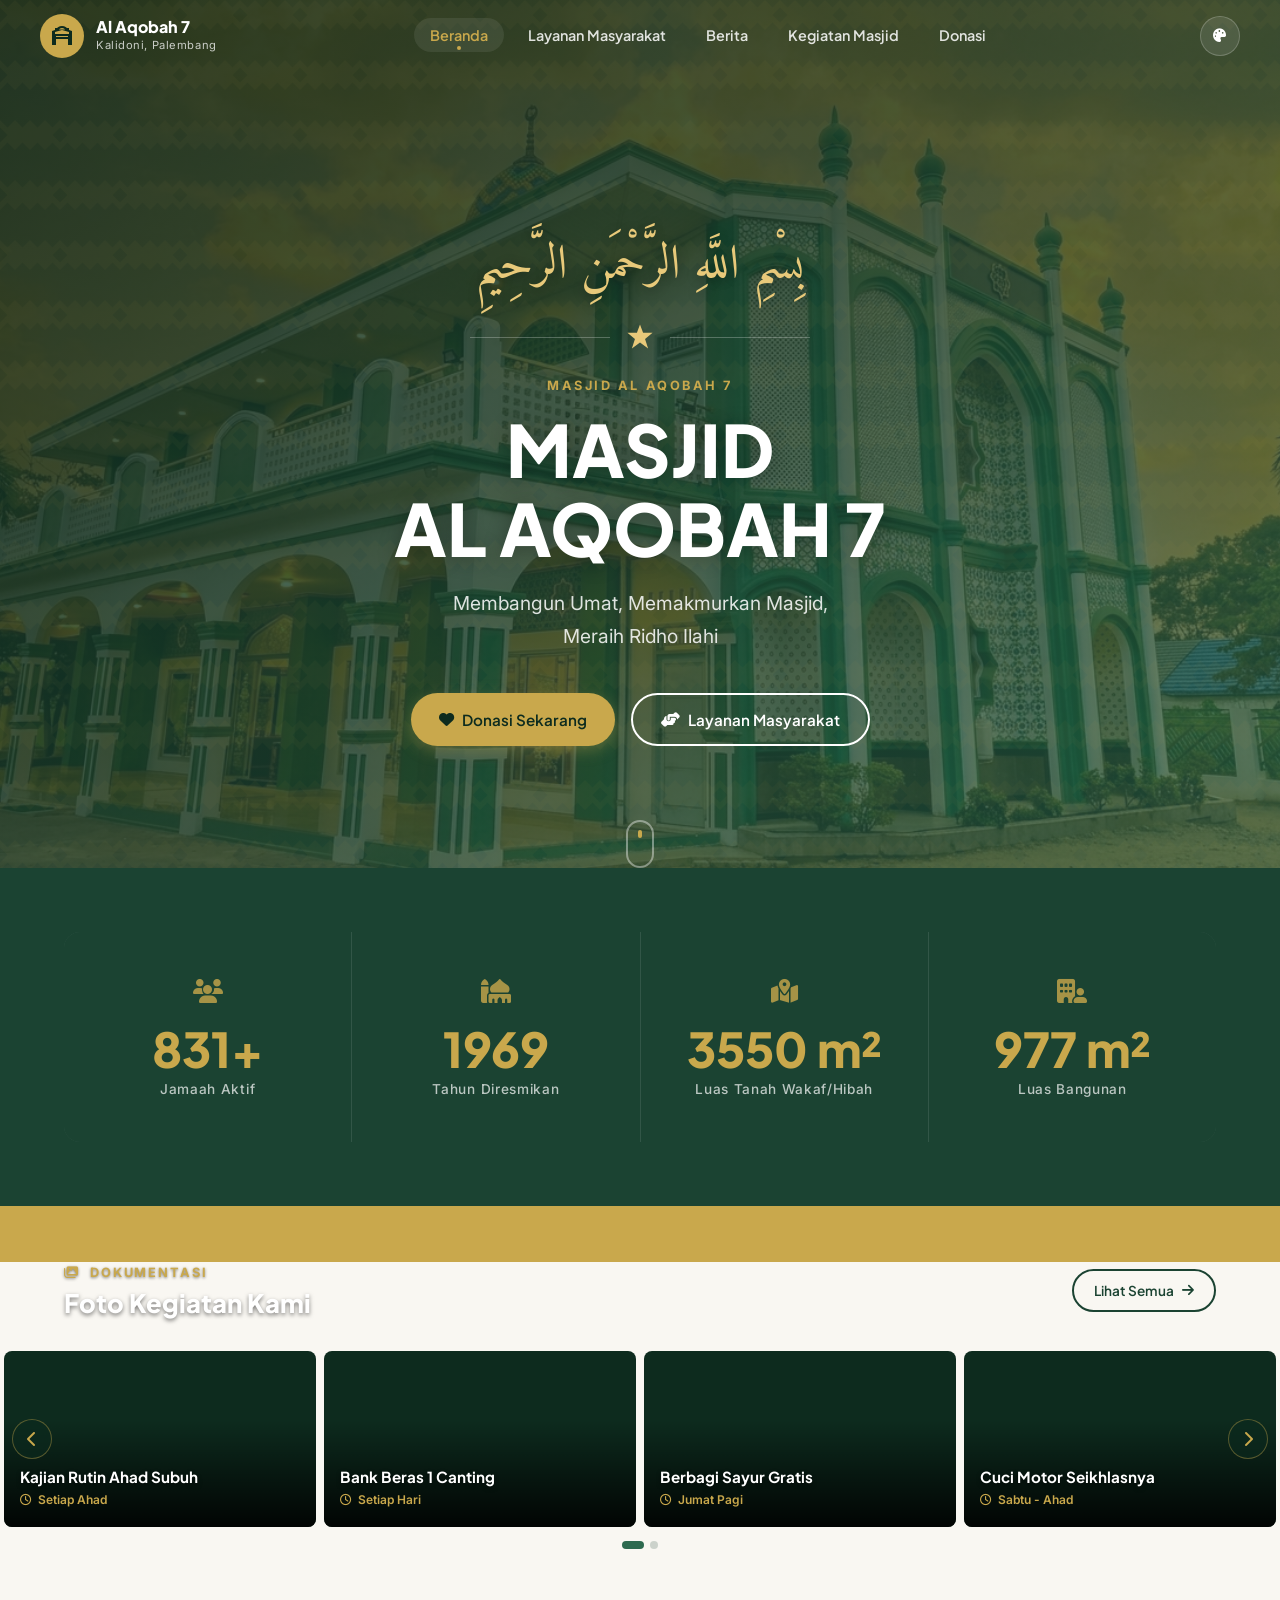
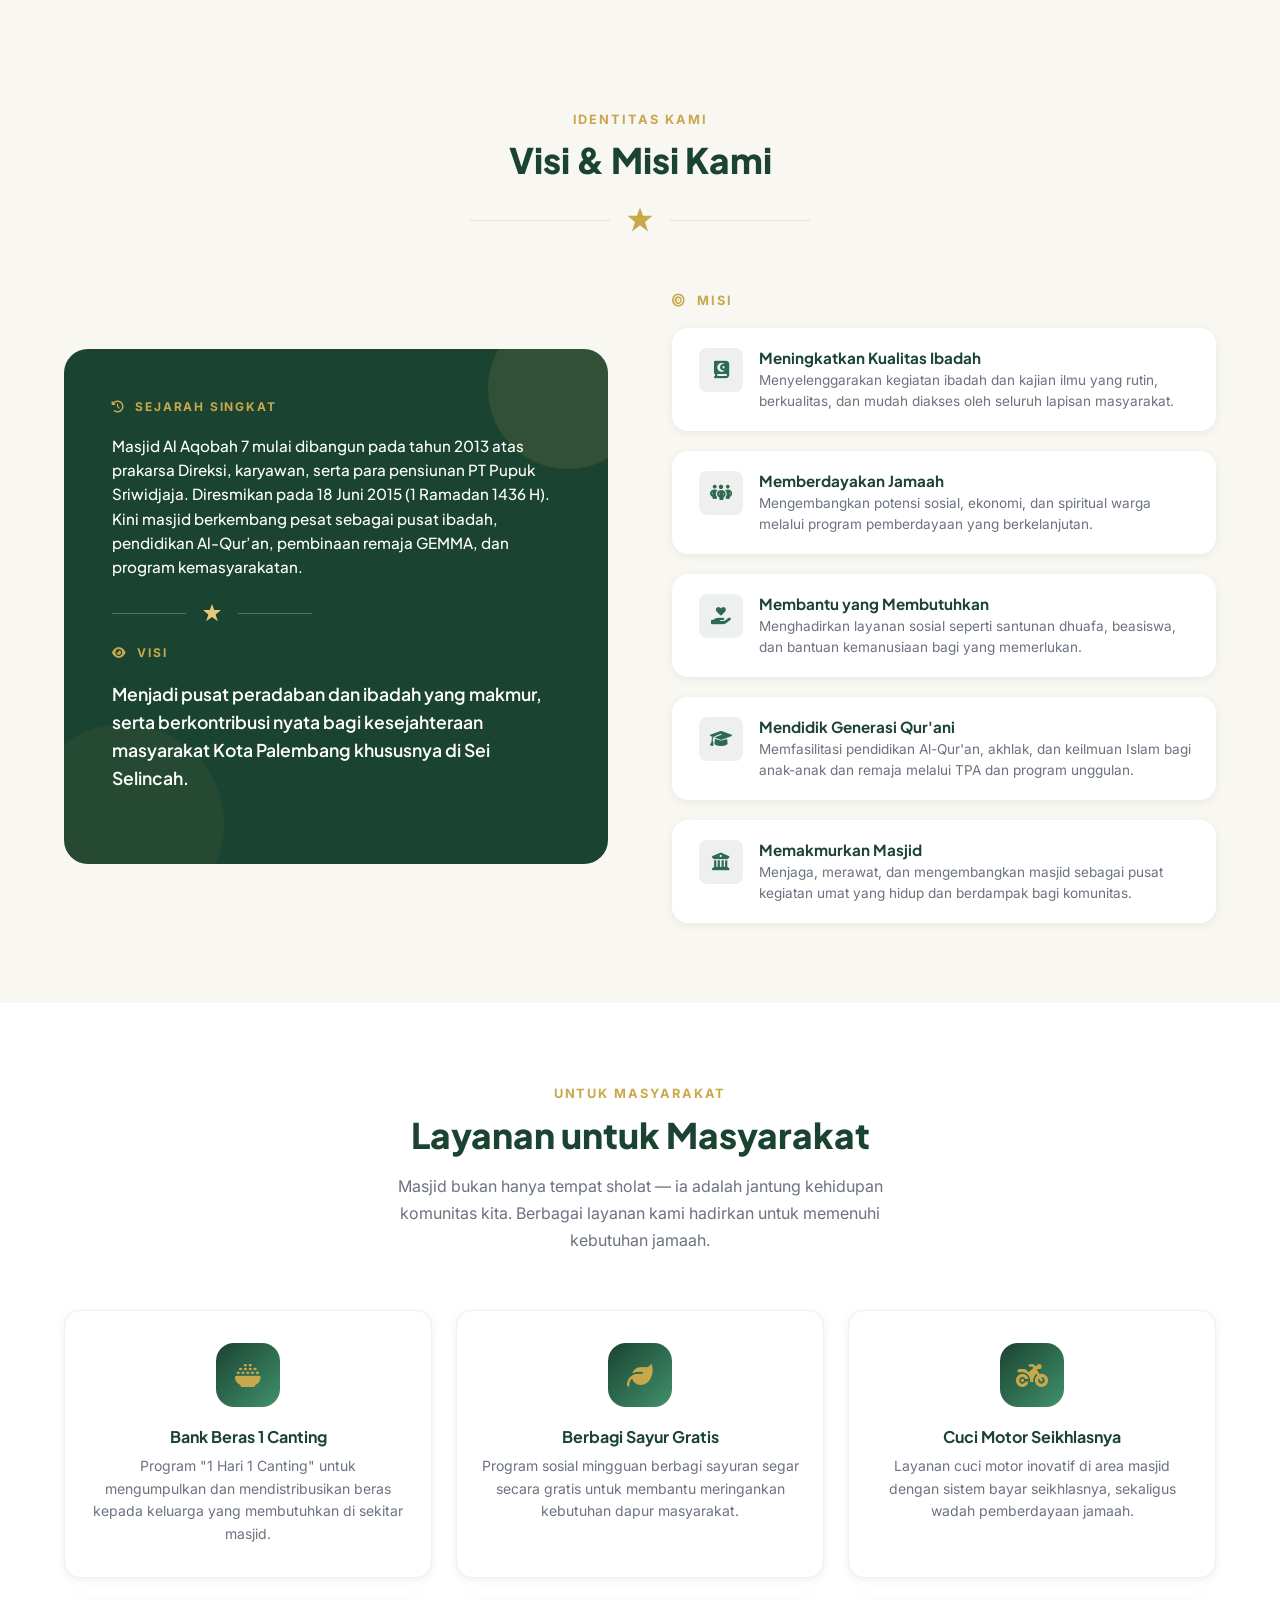
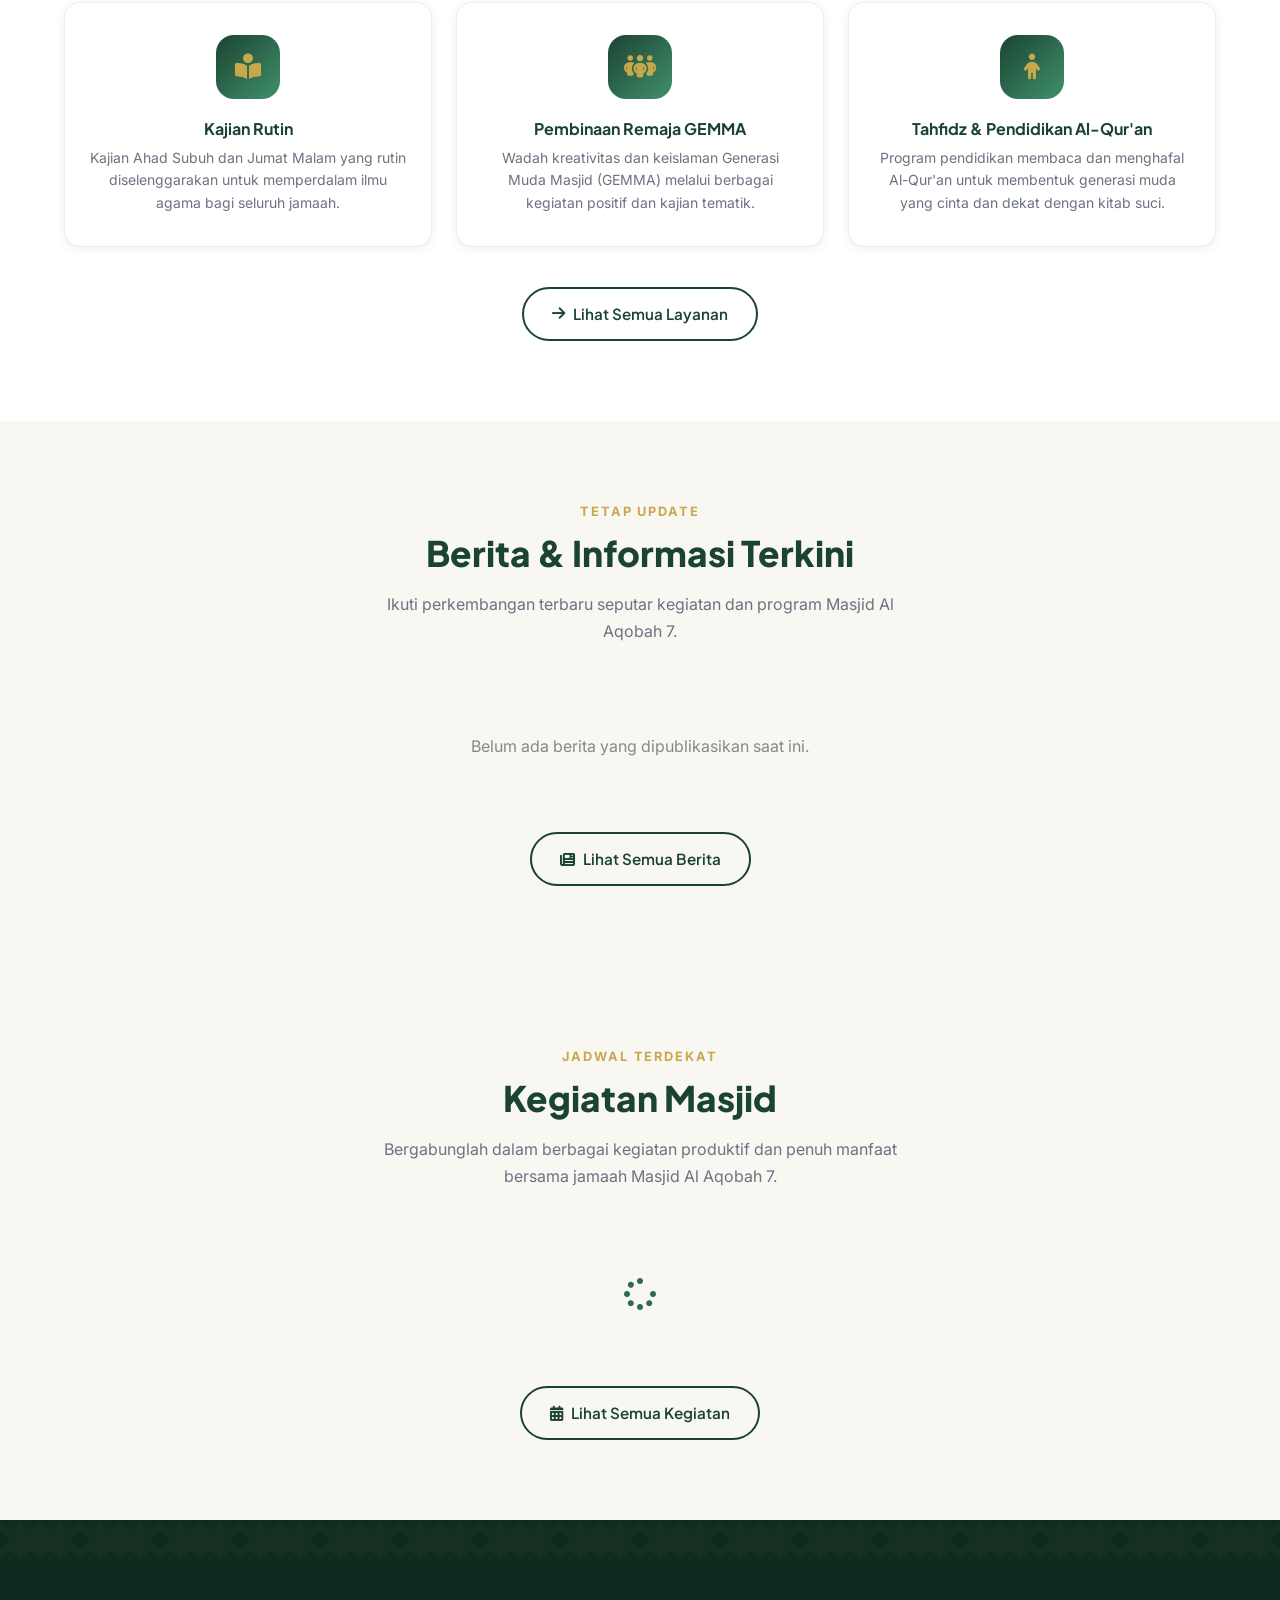
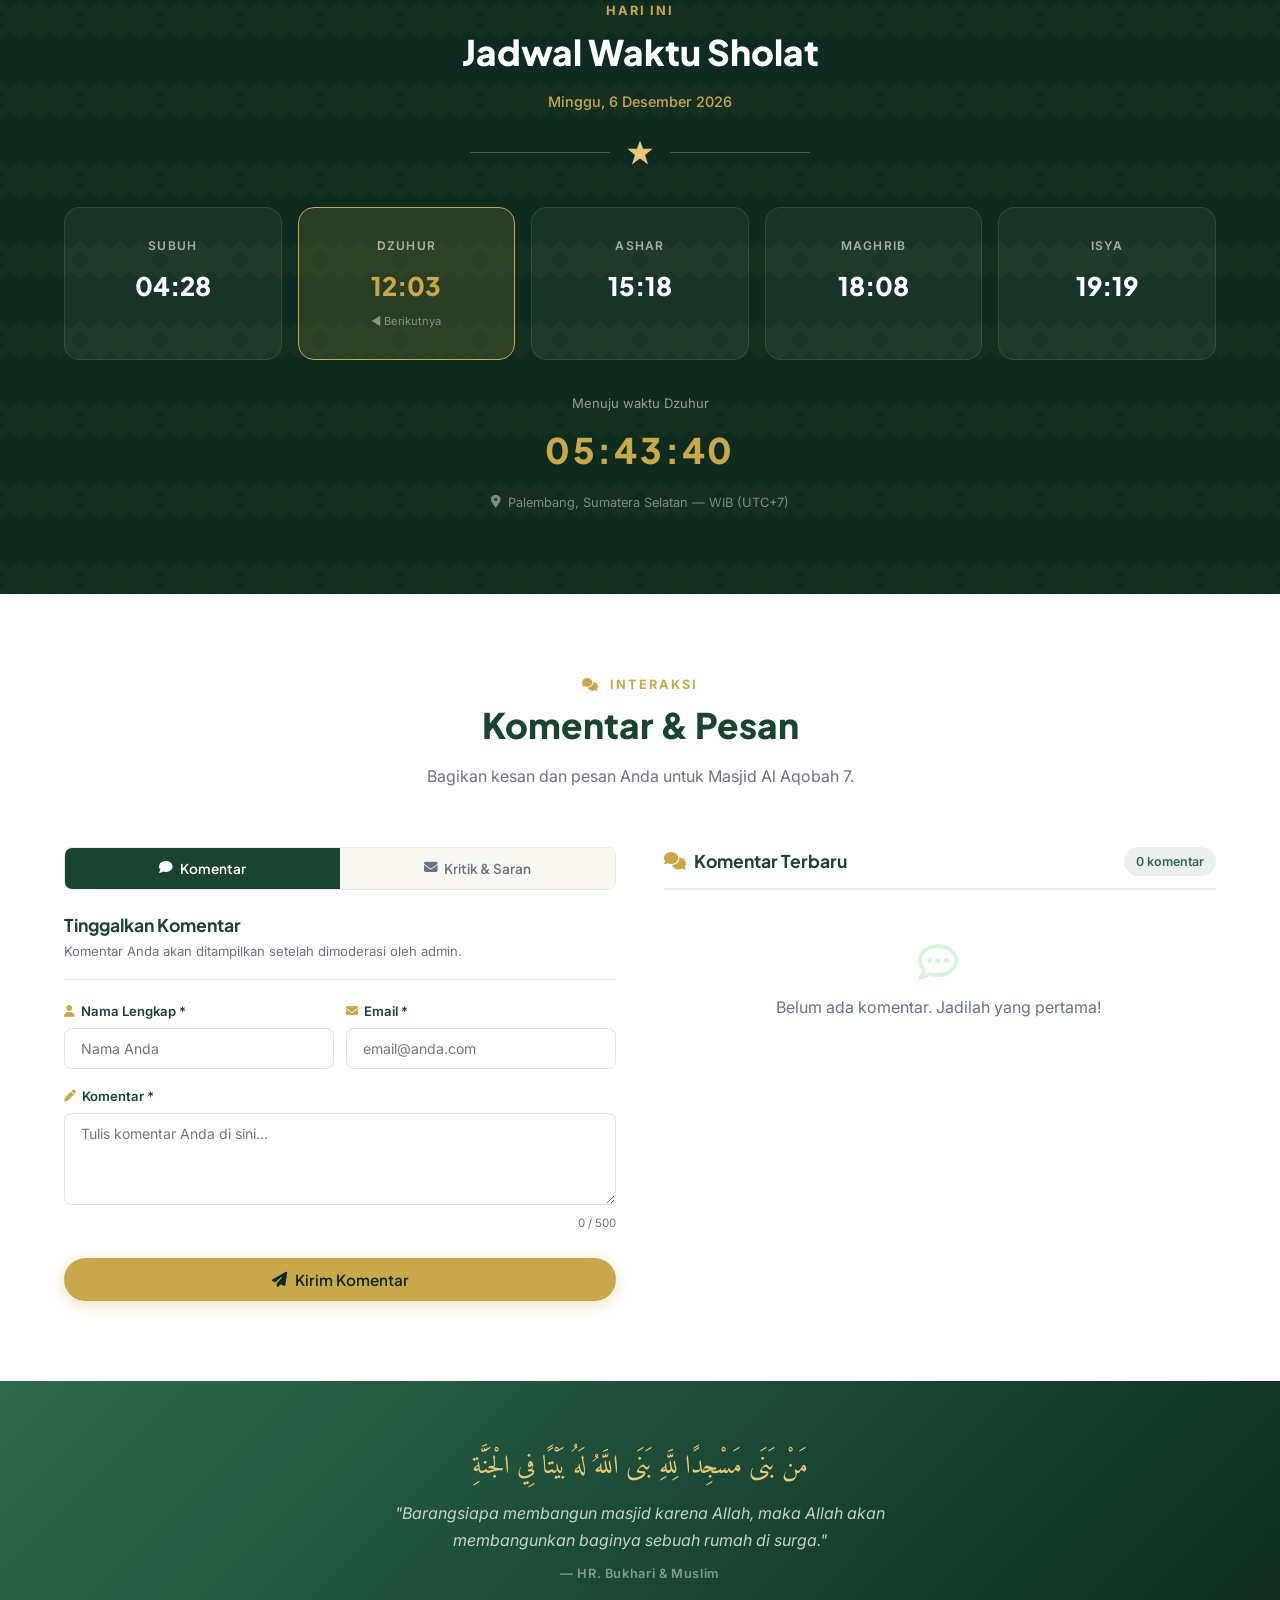
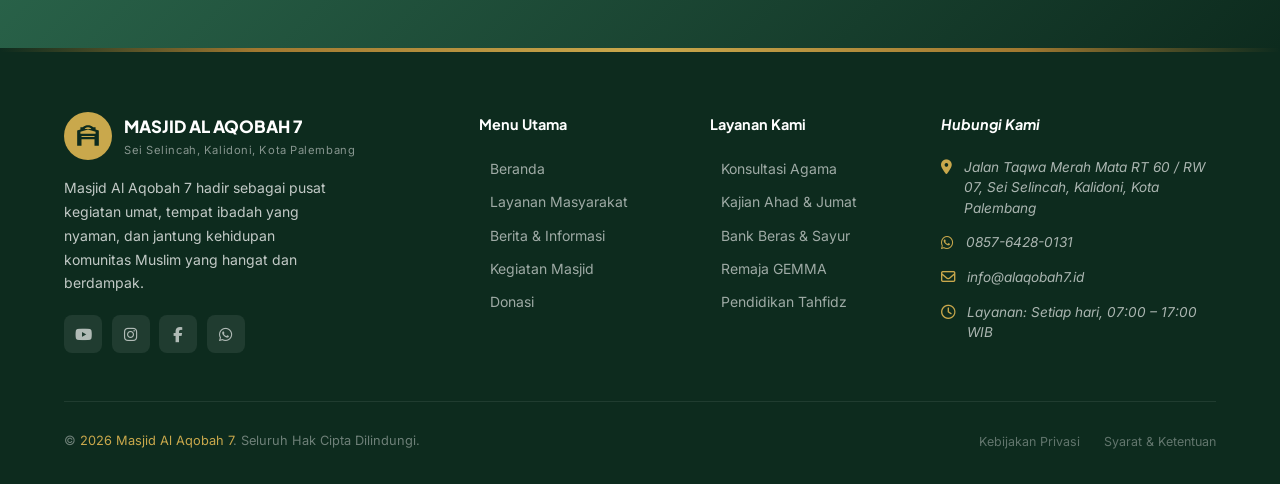
==== index.html @ d9127bb1 "Production deploy: audit fixes + Vercel config" ====
<!DOCTYPE html>
<html lang="id">

<head>
  <meta charset="UTF-8">
  <meta name="viewport" content="width=device-width, initial-scale=1.0">
  <meta name="description"
    content="Masjid Al Aqobah 7 — Membangun Umat, Memakmurkan Masjid, Meraih Ridho Ilahi. Masjid komunitas yang hangat dan dekat dengan masyarakat di Palembang.">
  <title>Masjid Al Aqobah 7 | Pusat Ibadah & Donasi Digital</title>

  <!-- Open Graph / Social Media Meta Tags -->
  <meta property="og:type" content="website">
  <meta property="og:url" content="https://alaqobah7.id/">
  <meta property="og:title" content="Masjid Al Aqobah 7 | Sedekah & Infaq Digital">
  <meta property="og:description" content="Salurkan donasi terbaik Anda untuk program pemberdayaan umat di Masjid Al Aqobah 7 Palembang.">
  <meta property="og:image" content="https://alaqobah7.id/assets/og-image.jpg">

  <!-- Google Fonts -->
  <link rel="preconnect" href="https://fonts.googleapis.com">
  <link rel="preconnect" href="https://fonts.gstatic.com" crossorigin>
  <link
    href="https://fonts.googleapis.com/css2?family=Amiri:ital,wght@0,400;0,700;1,400&family=Plus+Jakarta+Sans:wght@300;400;500;600;700;800&family=Inter:wght@300;400;500;600&display=swap"
    rel="stylesheet">

  <!-- Font Awesome -->
  <link rel="stylesheet" href="https://cdnjs.cloudflare.com/ajax/libs/font-awesome/6.5.0/css/all.min.css">

  <link rel="stylesheet" href="style.css">
</head>

<body>

  <!-- =============================================
       NAVBAR
       ============================================= -->
  <nav class="navbar" id="navbar" aria-label="Navigasi Utama">
    <div class="navbar-inner">
      <a href="index.html" class="navbar-brand" aria-label="Masjid Al Aqobah 7 - Beranda">
        <div class="navbar-logo">
          <svg viewBox="0 0 24 24" xmlns="http://www.w3.org/2000/svg" aria-hidden="true">
            <path
              d="M12 2C9 2 7 4 7 4H5v2l-3 1v14h4v-6h12v6h4V7l-3-1V4h-2S15 2 12 2zm0 2c2 0 3 1.5 3 1.5H9S10 4 12 4zM5 8l7-2 7 2v2H5V8zm1 4h12v1H6v-1z" />
          </svg>
        </div>
        <div class="navbar-brand-text">
          <div class="navbar-brand-name">Al Aqobah 7</div>
          <div class="navbar-brand-sub">Kalidoni, Palembang</div>
        </div>
      </a>

      <ul class="navbar-menu" role="menubar">
        <li role="none"><a href="index.html" class="nav-link active" role="menuitem">Beranda</a></li>
        <li role="none"><a href="layanan.html" class="nav-link" role="menuitem">Layanan Masyarakat</a></li>
        <li role="none"><a href="berita.html" class="nav-link" role="menuitem">Berita</a></li>
        <li role="none"><a href="kegiatan.html" class="nav-link" role="menuitem">Kegiatan Masjid</a></li>
        <li role="none"><a href="donasi.html" class="nav-link" role="menuitem">Donasi</a></li>
      </ul>

      <div class="navbar-actions" style="display: flex; align-items: center; gap: 0.5rem;">
        <button class="theme-toggle-btn" onclick="toggleTheme()" aria-label="Ganti Tema" title="Ganti Tema">
          <i class="fa-solid fa-palette"></i>
        </button>
        <button class="hamburger" id="hamburger" aria-label="Buka menu navigasi" aria-expanded="false">
          <span></span><span></span><span></span>
        </button>
      </div>
    </div>
  </nav>

  <!-- Mobile Drawer -->
  <div class="drawer-overlay" id="drawerOverlay" aria-hidden="true"></div>
  <nav class="mobile-drawer" id="mobileDrawer" aria-label="Navigasi Mobile">
    <a href="index.html" class="nav-link active">
      <i class="fa-solid fa-house" style="width:20px"></i> Beranda
    </a>
    <a href="layanan.html" class="nav-link">
      <i class="fa-solid fa-hands-helping" style="width:20px"></i> Layanan Masyarakat
    </a>
    <a href="berita.html" class="nav-link">
      <i class="fa-solid fa-newspaper" style="width:20px"></i> Berita
    </a>
    <a href="kegiatan.html" class="nav-link">
      <i class="fa-solid fa-calendar-days" style="width:20px"></i> Kegiatan Masjid
    </a>
    <a href="donasi.html" class="nav-link">
      <i class="fa-solid fa-hand-holding-dollar" style="width:20px"></i> Donasi
    </a>
  </nav>

  <main>

    <!-- =============================================
       SECTION 1 — HERO
       ============================================= -->
    <section class="hero" id="beranda" aria-label="Hero Beranda">
      <div class="hero-bg" aria-hidden="true"></div>
      <div class="hero-overlay" aria-hidden="true"></div>
      <div class="hero-pattern" aria-hidden="true"></div>

      <div class="hero-content">
        <div class="hero-inner">
          <p class="hero-arabic" aria-label="Bismillahirrahmanirrahim">بِسْمِ اللَّهِ الرَّحْمَنِ الرَّحِيمِ</p>

          <!-- Ornament -->
          <div class="ornament-divider ornament-divider-white" aria-hidden="true" style="margin:0.75rem auto 1.5rem">
            <svg class="ornament-star" viewBox="0 0 100 100">
              <polygon points="50,5 61,35 95,35 68,57 79,91 50,70 21,91 32,57 5,35 39,35" />
            </svg>
          </div>

          <p class="hero-eyebrow">Masjid Al Aqobah 7</p>
          <h1 class="hero-title">MASJID<br>AL AQOBAH 7</h1>
          <p class="hero-tagline">Membangun Umat, Memakmurkan Masjid,<br>Meraih Ridho Ilahi</p>

          <div class="hero-cta">
            <a href="donasi.html" class="btn btn-primary" id="cta-donasi">
              <i class="fa-solid fa-heart"></i> Donasi Sekarang
            </a>
            <a href="layanan.html" class="btn btn-outline" id="cta-layanan">
              <i class="fa-solid fa-hands-helping"></i> Layanan Masyarakat
            </a>
          </div>
        </div>
      </div>

      <div class="hero-scroll" aria-hidden="true">
        <div class="hero-scroll-icon">
          <div class="hero-scroll-dot"></div>
        </div>
      </div>
    </section>

    <!-- =============================================
       SECTION 2 — STATISTIK
       ============================================= -->
    <section class="stats-section" aria-label="Statistik Masjid">
      <div class="container">
        <div class="stats-grid">
          <div class="stat-card reveal">
            <div class="stat-icon"><i class="fa-solid fa-users" aria-hidden="true"></i></div>
            <div class="stat-number" data-target="850" data-suffix="+" aria-label="850+ Jamaah Aktif">0</div>
            <div class="stat-label">Jamaah Aktif</div>
          </div>
          <div class="stat-card reveal reveal-delay-1">
            <div class="stat-icon"><i class="fa-solid fa-mosque" aria-hidden="true"></i></div>
            <div class="stat-number" data-target="2015" aria-label="Diresmikan 2015">0</div>
            <div class="stat-label">Tahun Diresmikan</div>
          </div>
          <div class="stat-card reveal reveal-delay-2">
            <div class="stat-icon"><i class="fa-solid fa-map-location-dot" aria-hidden="true"></i></div>
            <div class="stat-number" data-target="3633" data-suffix=" m²" aria-label="3633 m² Luas Tanah">0</div>
            <div class="stat-label">Luas Tanah Wakaf/Hibah</div>
          </div>
          <div class="stat-card reveal reveal-delay-3">
            <div class="stat-icon"><i class="fa-solid fa-building-user" aria-hidden="true"></i></div>
            <div class="stat-number" data-target="1000" data-suffix=" m²" aria-label="1000 m² Luas Bangunan">0</div>
            <div class="stat-label">Luas Bangunan</div>
          </div>
        </div>
      </div>
    </section>

    <!-- =============================================
       GAMBAR KEGIATAN BERANDA (CARD CAROUSEL KOMPAK)
       ============================================= -->
    <section class="keg-carousel-section" aria-label="Foto Kegiatan Terbaru">
      <div class="container">
        <div class="keg-carousel-header">
          <div>
            <p class="section-label" style="margin-bottom:0.25rem"><i class="fa-solid fa-images"></i> &nbsp;Dokumentasi</p>
            <h2 class="keg-carousel-title">Foto Kegiatan Kami</h2>
          </div>
          <a href="kegiatan.html" class="btn btn-outline-green btn-sm">Lihat Semua <i class="fa-solid fa-arrow-right"></i></a>
        </div>
      </div>

      <!-- FULL WIDTH SLIDER CONTAINER -->
      <div class="keg-carousel-wrap" style="max-width: 100%; border-radius: 0; box-shadow: none;">
        <div class="keg-carousel-track" id="kegiatanSlider">
            <!-- Rendered by main.js -->
          </div>
          <button class="k-arrow k-prev" id="kegPrev" aria-label="Kegiatan sebelumnya">
            <i class="fa-solid fa-chevron-left"></i>
          </button>
          <button class="k-arrow k-next" id="kegNext" aria-label="Kegiatan berikutnya">
            <i class="fa-solid fa-chevron-right"></i>
          </button>
        </div>
      <div class="container">
        <div class="kegiatan-dots" id="kegDots"></div>
      </div>
    </section>

    <!-- =============================================
       (BANNER INLINE DIHAPUS, DIGANTIKAN POP-UP)
       ============================================= -->    <!-- =============================================
       SECTION — VIDEO TERKINI
       ============================================= -->
    <section class="section video-section" id="video-terkini" aria-labelledby="video-title" style="display:none">
      <div class="container">
        <div class="section-header reveal">
          <p class="section-label"><i class="fa-brands fa-instagram"></i> &nbsp;Media Sosial</p>
          <h2 class="section-title" id="video-title">Video Terkini</h2>
          <p class="section-subtitle">Ikuti konten video terbaru dari akun Instagram resmi Masjid Al Aqobah 7.</p>
        </div>
        <div class="video-grid" id="videoGrid">
          <!-- Render from main.js -->
        </div>
      </div>
    </section>

    <!-- =============================================
       SECTION 3 — VISI MISI
       ============================================= -->
    <section class="section visi-misi" id="visi-misi" aria-labelledby="visi-misi-title">
      <div class="container">
        <div class="section-header reveal">
          <p class="section-label">Identitas Kami</p>
          <h2 class="section-title" id="visi-misi-title">Visi &amp; Misi Kami</h2>
          <div class="ornament-divider" aria-hidden="true">
            <svg class="ornament-star" viewBox="0 0 100 100">
              <polygon points="50,5 61,35 95,35 68,57 79,91 50,70 21,91 32,57 5,35 39,35" />
            </svg>
          </div>
        </div>

        <div class="visi-misi-grid">
          <!-- VISI -->
          <div class="visi-card reveal-left">
            <p class="visi-label"><i class="fa-solid fa-clock-rotate-left"></i> &nbsp;Sejarah Singkat</p>
            <p class="visi-text" style="font-size: 0.95rem; line-height: 1.6; font-weight: 500;">
              Masjid Al Aqobah 7 mulai dibangun pada tahun 2013 atas prakarsa Direksi, karyawan, serta para pensiunan PT
              Pupuk Sriwidjaja. Diresmikan pada 18 Juni 2015 (1 Ramadan 1436 H). Kini masjid berkembang pesat sebagai
              pusat ibadah, pendidikan Al-Qur’an, pembinaan remaja GEMMA, dan program kemasyarakatan.
            </p>
            <div class="ornament-divider ornament-divider-white" style="max-width:200px;margin:1.25rem 0"
              aria-hidden="true">
              <svg class="ornament-star" viewBox="0 0 100 100" style="width:20px;height:20px">
                <polygon points="50,5 61,35 95,35 68,57 79,91 50,70 21,91 32,57 5,35 39,35" />
              </svg>
            </div>
            <p class="visi-label"><i class="fa-solid fa-eye"></i> &nbsp;Visi</p>
            <p class="visi-text">
              Menjadi pusat peradaban dan ibadah yang makmur, serta berkontribusi nyata bagi kesejahteraan masyarakat
              Kota Palembang khususnya di Sei Selincah.
            </p>
          </div>

          <!-- MISI -->
          <div class="reveal-right">
            <p class="section-label" style="margin-bottom:1rem"><i class="fa-solid fa-bullseye"></i> &nbsp;Misi</p>
            <ul class="misi-list" aria-label="Misi Masjid Al Aqobah 7">
              <li class="misi-item">
                <div class="misi-icon"><i class="fa-solid fa-book-quran" aria-hidden="true"></i></div>
                <div class="misi-text">
                  <h4>Meningkatkan Kualitas Ibadah</h4>
                  <p>Menyelenggarakan kegiatan ibadah dan kajian ilmu yang rutin, berkualitas, dan mudah diakses oleh
                    seluruh lapisan masyarakat.</p>
                </div>
              </li>
              <li class="misi-item">
                <div class="misi-icon"><i class="fa-solid fa-people-group" aria-hidden="true"></i></div>
                <div class="misi-text">
                  <h4>Memberdayakan Jamaah</h4>
                  <p>Mengembangkan potensi sosial, ekonomi, dan spiritual warga melalui program pemberdayaan yang
                    berkelanjutan.</p>
                </div>
              </li>
              <li class="misi-item">
                <div class="misi-icon"><i class="fa-solid fa-hand-holding-heart" aria-hidden="true"></i></div>
                <div class="misi-text">
                  <h4>Membantu yang Membutuhkan</h4>
                  <p>Menghadirkan layanan sosial seperti santunan dhuafa, beasiswa, dan bantuan kemanusiaan bagi yang
                    memerlukan.</p>
                </div>
              </li>
              <li class="misi-item">
                <div class="misi-icon"><i class="fa-solid fa-graduation-cap" aria-hidden="true"></i></div>
                <div class="misi-text">
                  <h4>Mendidik Generasi Qur'ani</h4>
                  <p>Memfasilitasi pendidikan Al-Qur'an, akhlak, dan keilmuan Islam bagi anak-anak dan remaja melalui
                    TPA dan program unggulan.</p>
                </div>
              </li>
              <li class="misi-item">
                <div class="misi-icon"><i class="fa-solid fa-building-columns" aria-hidden="true"></i></div>
                <div class="misi-text">
                  <h4>Memakmurkan Masjid</h4>
                  <p>Menjaga, merawat, dan mengembangkan masjid sebagai pusat kegiatan umat yang hidup dan berdampak
                    bagi komunitas.</p>
                </div>
              </li>
            </ul>
          </div>
        </div>
      </div>
    </section>

    <!-- =============================================
       SECTION 4 — LAYANAN UNGGULAN
       ============================================= -->
    <section class="section" aria-labelledby="layanan-title">
      <div class="container">
        <div class="section-header reveal">
          <p class="section-label">Untuk Masyarakat</p>
          <h2 class="section-title" id="layanan-title">Layanan untuk Masyarakat</h2>
          <p class="section-subtitle">Masjid bukan hanya tempat sholat — ia adalah jantung kehidupan komunitas kita.
            Berbagai layanan kami hadirkan untuk memenuhi kebutuhan jamaah.</p>
        </div>

        <div class="layanan-grid">
          <div class="layanan-card reveal reveal-delay-1">
            <div class="layanan-icon"><i class="fa-solid fa-bowl-rice" aria-hidden="true"></i></div>
            <h3>Bank Beras 1 Canting</h3>
            <p>Program "1 Hari 1 Canting" untuk mengumpulkan dan mendistribusikan beras kepada keluarga yang membutuhkan
              di sekitar masjid.</p>
          </div>
          <div class="layanan-card reveal reveal-delay-2">
            <div class="layanan-icon"><i class="fa-solid fa-leaf" aria-hidden="true"></i></div>
            <h3>Berbagi Sayur Gratis</h3>
            <p>Program sosial mingguan berbagi sayuran segar secara gratis untuk membantu meringankan kebutuhan dapur
              masyarakat.</p>
          </div>
          <div class="layanan-card reveal reveal-delay-3">
            <div class="layanan-icon"><i class="fa-solid fa-motorcycle" aria-hidden="true"></i></div>
            <h3>Cuci Motor Seikhlasnya</h3>
            <p>Layanan cuci motor inovatif di area masjid dengan sistem bayar seikhlasnya, sekaligus wadah pemberdayaan
              jamaah.</p>
          </div>
          <div class="layanan-card reveal reveal-delay-1">
            <div class="layanan-icon"><i class="fa-solid fa-book-open-reader" aria-hidden="true"></i></div>
            <h3>Kajian Rutin</h3>
            <p>Kajian Ahad Subuh dan Jumat Malam yang rutin diselenggarakan untuk memperdalam ilmu agama bagi seluruh
              jamaah.</p>
          </div>
          <div class="layanan-card reveal reveal-delay-2">
            <div class="layanan-icon"><i class="fa-solid fa-people-group" aria-hidden="true"></i></div>
            <h3>Pembinaan Remaja GEMMA</h3>
            <p>Wadah kreativitas dan keislaman Generasi Muda Masjid (GEMMA) melalui berbagai kegiatan positif dan kajian
              tematik.</p>
          </div>
          <div class="layanan-card reveal reveal-delay-3">
            <div class="layanan-icon"><i class="fa-solid fa-child" aria-hidden="true"></i></div>
            <h3>Tahfidz &amp; Pendidikan Al-Qur'an</h3>
            <p>Program pendidikan membaca dan menghafal Al-Qur'an untuk membentuk generasi muda yang cinta dan dekat
              dengan kitab suci.</p>
          </div>
        </div>

        <div style="text-align:center;margin-top:2.5rem">
          <a href="layanan.html" class="btn btn-outline-green" id="btn-semua-layanan">
            <i class="fa-solid fa-arrow-right"></i> Lihat Semua Layanan
          </a>
        </div>
      </div>
    </section>

    <!-- =============================================
       SECTION 5 — BERITA TERBARU
       ============================================= -->
    <section class="section berita-section" aria-labelledby="berita-title">
      <div class="container">
        <div class="section-header reveal">
          <p class="section-label">Tetap Update</p>
          <h2 class="section-title" id="berita-title">Berita &amp; Informasi Terkini</h2>
          <p class="section-subtitle">Ikuti perkembangan terbaru seputar kegiatan dan program Masjid Al Aqobah 7.</p>
        </div>

        <div class="berita-grid" id="beritaGrid">
          <!-- Dinamis dari main.js -->
          <div style="grid-column:1/-1; text-align:center; padding:2rem;">
            <i class="fa-solid fa-spinner fa-spin fa-2x" style="color:var(--green-700)"></i>
          </div>
        </div>

        <div style="text-align:center;margin-top:2.5rem">
          <a href="berita.html" class="btn btn-outline-green" id="btn-semua-berita">
            <i class="fa-solid fa-newspaper"></i> Lihat Semua Berita
          </a>
        </div>
      </div>
    </section>

    <!-- =============================================
       SECTION 6 — KEGIATAN MENDATANG
       ============================================= -->
    <section class="section" style="background:#F9F7F2" aria-labelledby="kegiatan-title">
      <div class="container">
        <div class="section-header reveal">
          <p class="section-label">Jadwal Terdekat</p>
          <h2 class="section-title" id="kegiatan-title">Kegiatan Masjid</h2>
          <p class="section-subtitle">Bergabunglah dalam berbagai kegiatan produktif dan penuh manfaat bersama jamaah
            Masjid Al Aqobah 7.</p>
        </div>

        <div class="kegiatan-timeline" role="list" aria-label="Daftar kegiatan masjid" id="kegiatanTimeline">
          <!-- Dinamis dari main.js -->
          <div style="text-align:center; padding:2rem;">
            <i class="fa-solid fa-spinner fa-spin fa-2x" style="color:var(--green-700)"></i>
          </div>
        </div>

        <div style="text-align:center;margin-top:2.5rem">
          <a href="kegiatan.html" class="btn btn-outline-green" id="btn-semua-kegiatan">
            <i class="fa-solid fa-calendar-days"></i> Lihat Semua Kegiatan
          </a>
        </div>
      </div>
    </section>

    <!-- =============================================
       SECTION 7 — JADWAL SHOLAT
       ============================================= -->
    <section class="section sholat-section" aria-labelledby="sholat-title">
      <div class="sholat-pattern" aria-hidden="true"></div>
      <div class="container">
        <div class="sholat-header reveal">
          <p class="section-label">Hari Ini</p>
          <h2 class="section-title white" id="sholat-title">Jadwal Waktu Sholat</h2>
          <p class="sholat-date" aria-live="polite">Memuat tanggal...</p>
          <div class="ornament-divider ornament-divider-white" aria-hidden="true">
            <svg class="ornament-star" viewBox="0 0 100 100">
              <polygon points="50,5 61,35 95,35 68,57 79,91 50,70 21,91 32,57 5,35 39,35" />
            </svg>
          </div>
        </div>

        <div class="sholat-grid" role="list" aria-label="Jadwal waktu sholat">
          <div class="sholat-card" data-prayer="fajr" role="listitem">
            <div class="sholat-name">Subuh</div>
            <div class="sholat-time" aria-label="Waktu Subuh">--:--</div>
            <div class="sholat-next" aria-live="polite"></div>
          </div>
          <div class="sholat-card" data-prayer="dhuhr" role="listitem">
            <div class="sholat-name">Dzuhur</div>
            <div class="sholat-time" aria-label="Waktu Dzuhur">--:--</div>
            <div class="sholat-next" aria-live="polite"></div>
          </div>
          <div class="sholat-card" data-prayer="asr" role="listitem">
            <div class="sholat-name">Ashar</div>
            <div class="sholat-time" aria-label="Waktu Ashar">--:--</div>
            <div class="sholat-next" aria-live="polite"></div>
          </div>
          <div class="sholat-card" data-prayer="maghrib" role="listitem">
            <div class="sholat-name">Maghrib</div>
            <div class="sholat-time" aria-label="Waktu Maghrib">--:--</div>
            <div class="sholat-next" aria-live="polite"></div>
          </div>
          <div class="sholat-card" data-prayer="isha" role="listitem">
            <div class="sholat-name">Isya</div>
            <div class="sholat-time" aria-label="Waktu Isya">--:--</div>
            <div class="sholat-next" aria-live="polite"></div>
          </div>
        </div>

        <div class="sholat-countdown reveal">
          <p class="countdown-label countdown-next-label">Menghitung waktu sholat...</p>
          <div class="countdown-timer" aria-live="polite" aria-label="Hitung mundur waktu sholat">00:00:00</div>
          <div class="sholat-location">
            <i class="fa-solid fa-location-dot" aria-hidden="true"></i>
            <span>Palembang, Sumatera Selatan — WIB (UTC+7)</span>
          </div>
        </div>
      </div>
    </section>

    <!-- =============================================
       SECTION — KOMENTAR PUBLIK
       ============================================= -->
    <section class="section komentar-section" id="komentar-publik" aria-labelledby="komentar-title">
      <div class="container">
        <div class="section-header reveal">
          <p class="section-label"><i class="fa-solid fa-comments"></i> &nbsp;Interaksi</p>
          <h2 class="section-title" id="komentar-title">Komentar & Pesan</h2>
          <p class="section-subtitle">Bagikan kesan dan pesan Anda untuk Masjid Al Aqobah 7.</p>
        </div>

        <div class="komentar-layout">
          <!-- Form Komentar -->
          <div class="komentar-form-wrap reveal-left">
            <div class="komentar-tabs">
              <button class="ktab-btn active" data-tab="komentar" id="tabKomentar"><i class="fa-solid fa-comment"></i> Komentar</button>
              <button class="ktab-btn" data-tab="kritik" id="tabKritik"><i class="fa-solid fa-envelope"></i> Kritik & Saran</button>
            </div>

            <!-- Tab Komentar Publik -->
            <div class="ktab-content" id="formKomentar">
              <h3 class="komentar-form-title">Tinggalkan Komentar</h3>
              <p class="komentar-form-desc">Komentar Anda akan ditampilkan setelah dimoderasi oleh admin.</p>
              <form id="publicCommentForm" novalidate>
                <div class="form-row">
                  <div class="komentar-field">
                    <label for="cmtNama"><i class="fa-solid fa-user"></i> Nama Lengkap *</label>
                    <input type="text" id="cmtNama" name="nama" class="komentar-input" placeholder="Nama Anda" required maxlength="60">
                  </div>
                  <div class="komentar-field">
                    <label for="cmtEmail"><i class="fa-solid fa-envelope"></i> Email *</label>
                    <input type="email" id="cmtEmail" name="email" class="komentar-input" placeholder="email@anda.com" required maxlength="100">
                  </div>
                </div>
                <div class="komentar-field">
                  <label for="cmtPesan"><i class="fa-solid fa-pen"></i> Komentar *</label>
                  <textarea id="cmtPesan" name="komentar" class="komentar-input" rows="4" placeholder="Tulis komentar Anda di sini..." required maxlength="500"></textarea>
                  <span class="char-count" id="cmtCharCount">0 / 500</span>
                </div>
                <div class="komentar-honeypot" aria-hidden="true">
                  <input type="text" name="website" id="cmtHoneypot" tabindex="-1" autocomplete="off">
                </div>
                <div class="komentar-msg" id="cmtMsg"></div>
                <button type="submit" class="btn btn-primary komentar-submit" id="cmtSubmitBtn">
                  <i class="fa-solid fa-paper-plane"></i> Kirim Komentar
                </button>
              </form>
            </div>

            <!-- Tab Kritik & Saran -->
            <div class="ktab-content hidden" id="formKritik">
              <h3 class="komentar-form-title">Kritik & Saran</h3>
              <p class="komentar-form-desc">Pesan Anda bersifat privat dan hanya dibaca oleh admin masjid.</p>
              <form id="publicKritikForm" novalidate>
                <div class="form-row">
                  <div class="komentar-field">
                    <label for="ksNama"><i class="fa-solid fa-user"></i> Nama Lengkap *</label>
                    <input type="text" id="ksNama" name="nama" class="komentar-input" placeholder="Nama Anda" required maxlength="60">
                  </div>
                  <div class="komentar-field">
                    <label for="ksEmail"><i class="fa-solid fa-envelope"></i> Email *</label>
                    <input type="email" id="ksEmail" name="email" class="komentar-input" placeholder="email@anda.com" required maxlength="100">
                  </div>
                </div>
                <div class="komentar-field">
                  <label for="ksPesan"><i class="fa-solid fa-pen"></i> Pesan *</label>
                  <textarea id="ksPesan" name="pesan" class="komentar-input" rows="5" placeholder="Tuliskan kritik atau saran Anda untuk perbaikan masjid..." required maxlength="1000"></textarea>
                  <span class="char-count" id="ksCharCount">0 / 1000</span>
                </div>
                <div class="komentar-honeypot" aria-hidden="true">
                  <input type="text" name="website2" id="ksHoneypot" tabindex="-1" autocomplete="off">
                </div>
                <div class="komentar-msg" id="ksMsg"></div>
                <button type="submit" class="btn btn-primary komentar-submit" id="ksSubmitBtn">
                  <i class="fa-solid fa-lock"></i> Kirim Secara Privat
                </button>
              </form>
            </div>
          </div>

          <!-- Daftar Komentar Publik -->
          <div class="komentar-list-wrap reveal-right">
            <div class="komentar-list-header">
              <h3 class="komentar-list-title"><i class="fa-solid fa-comments"></i> Komentar Terbaru</h3>
              <span class="komentar-count" id="komCount">0 komentar</span>
            </div>
            <div class="komentar-list" id="komList">
              <!-- Komentar render dari main.js -->
            </div>
          </div>
        </div>
      </div>
    </section>

    <!-- Quote Banner -->
    <div class="quote-banner" aria-label="Kutipan Hadits">
      <div class="container">
        <p class="quote-text">مَنْ بَنَى مَسْجِدًا لِلَّهِ بَنَى اللَّهُ لَهُ بَيْتًا فِي الْجَنَّةِ</p>
        <p class="quote-translation">"Barangsiapa membangun masjid karena Allah, maka Allah akan membangunkan baginya
          sebuah rumah di surga."</p>
        <p class="quote-source">— HR. Bukhari &amp; Muslim</p>
      </div>
    </div>

  </main>

  <!-- =============================================
       FOOTER
       ============================================= -->
  <footer class="footer" aria-label="Footer">
    <div class="footer-ornament" aria-hidden="true"></div>
    <div class="container">
      <div class="footer-grid">
        <!-- Brand -->
        <div>
          <div class="footer-brand">
            <div class="footer-logo" aria-hidden="true">
              <svg viewBox="0 0 24 24">
                <path
                  d="M12 2C9 2 7 4 7 4H5v2l-3 1v14h4v-6h12v6h4V7l-3-1V4h-2S15 2 12 2zm0 2c2 0 3 1.5 3 1.5H9S10 4 12 4zM5 8l7-2 7 2v2H5V8zm1 4h12v1H6v-1z" />
              </svg>
            </div>
            <div>
              <div class="footer-name">MASJID AL AQOBAH 7</div>
              <div class="footer-sub">Sei Selincah, Kalidoni, Kota Palembang</div>
            </div>
          </div>
          <p class="footer-desc">Masjid Al Aqobah 7 hadir sebagai pusat kegiatan umat, tempat ibadah yang nyaman, dan
            jantung kehidupan komunitas Muslim yang hangat dan berdampak.</p>
          <div class="footer-socials" aria-label="Media Sosial">
            <a href="#" class="social-btn" aria-label="YouTube Masjid Al Aqobah 7"><i class="fa-brands fa-youtube"
                aria-hidden="true"></i></a>
            <a href="#" class="social-btn" aria-label="Instagram Masjid Al Aqobah 7"><i class="fa-brands fa-instagram"
                aria-hidden="true"></i></a>
            <a href="#" class="social-btn" aria-label="Facebook Masjid Al Aqobah 7"><i class="fa-brands fa-facebook-f"
                aria-hidden="true"></i></a>
            <a href="#" class="social-btn" aria-label="WhatsApp Masjid Al Aqobah 7"><i class="fa-brands fa-whatsapp"
                aria-hidden="true"></i></a>
          </div>
        </div>

        <!-- Quick Links -->
        <nav aria-label="Link Cepat">
          <p class="footer-heading">Menu Utama</p>
          <ul class="footer-links">
            <li><a href="index.html">Beranda</a></li>
            <li><a href="layanan.html">Layanan Masyarakat</a></li>
            <li><a href="berita.html">Berita &amp; Informasi</a></li>
            <li><a href="kegiatan.html">Kegiatan Masjid</a></li>
            <li><a href="donasi.html">Donasi</a></li>
          </ul>
        </nav>

        <!-- Layanan -->
        <nav aria-label="Layanan">
          <p class="footer-heading">Layanan Kami</p>
          <ul class="footer-links">
            <li><a href="layanan.html">Konsultasi Agama</a></li>
            <li><a href="layanan.html">Kajian Ahad & Jumat</a></li>
            <li><a href="layanan.html">Bank Beras & Sayur</a></li>
            <li><a href="layanan.html">Remaja GEMMA</a></li>
            <li><a href="layanan.html">Pendidikan Tahfidz</a></li>
          </ul>
        </nav>

        <!-- Contact -->
        <address>
          <p class="footer-heading">Hubungi Kami</p>
          <div class="footer-contact">
            <div class="contact-item">
              <i class="fa-solid fa-location-dot" aria-hidden="true"></i>
              <span>Jalan Taqwa Merah Mata RT 60 / RW 07, Sei Selincah, Kalidoni, Kota Palembang</span>
            </div>
            <div class="contact-item">
              <i class="fa-brands fa-whatsapp" aria-hidden="true"></i>
              <span><a href="https://wa.me/6285764280131" style="color:inherit">0857-6428-0131</a></span>
            </div>
            <div class="contact-item">
              <i class="fa-regular fa-envelope" aria-hidden="true"></i>
              <span><a href="mailto:info@alaqobah7.id" style="color:inherit">info@alaqobah7.id</a></span>
            </div>
            <div class="contact-item">
              <i class="fa-regular fa-clock" aria-hidden="true"></i>
              <span>Layanan: Setiap hari, 07:00 – 17:00 WIB</span>
            </div>
          </div>
        </address>
      </div>

      <div class="footer-bottom">
        <p class="footer-copy">© <span id="footerYear"></span> <span>Masjid Al Aqobah 7</span>. Seluruh Hak Cipta Dilindungi.</p>
        <div class="footer-bottom-links">
          <a href="#">Kebijakan Privasi</a>
          <a href="#">Syarat &amp; Ketentuan</a>
        </div>
      </div>
    </div>
  </footer>

  <!-- =============================================
       POP-UP IKLAN MODAL
       ============================================= -->
  <div class="popup-iklan-modal" id="popupIklanModal" role="dialog" aria-modal="true" aria-label="Informasi Masjid" aria-hidden="true">
    <div class="popup-iklan-content">
      <!-- X Close Button -->
      <button class="popup-iklan-close" id="popupIklanClose" aria-label="Tutup iklan">
        <i class="fa-solid fa-xmark"></i>
      </button>
      
      <!-- Target content filled by JS -->
      <div id="popupIklanContainer"></div>

      <!-- Close Button - Full Width -->
      <button class="popup-iklan-close-btn" id="popupIklanCloseBtn" aria-label="Tutup">
        <i class="fa-solid fa-xmark"></i> Tutup
      </button>
    </div>
  </div>

  <script src="https://cdn.jsdelivr.net/npm/@supabase/supabase-js@2"></script>
  <script src="js/supabase.js"></script>
  <script src="js/supabase-db.js"></script>
  <script src="main.js"></script>
</body>

</html>
---- style.css ----
/* =============================================
   MASJID AL AQOBAH 7 — Design System
   ============================================= */

/* --- Google Fonts --- */
@import url('https://fonts.googleapis.com/css2?family=Amiri:ital,wght@0,400;0,700;1,400&family=Plus+Jakarta+Sans:wght@300;400;500;600;700;800&family=Inter:wght@300;400;500;600&display=swap');

/* --- CSS Custom Properties --- */
:root {
  --green-900: #0D2B1E;
  --green-800: #1B4332;
  --green-700: #2D6A4F;
  --green-600: #40916C;
  --green-200: #D8F3DC;
  --gold: #C9A84C;
  --gold-light: #E8C97A;
  --gold-dark: #A07830;
  --white: #FFFFFF;
  --off-white: #F9F7F2;
  --text-dark: #1A1A2E;
  --text-muted: #6B7280;
  --border: rgba(201, 168, 76, 0.25);

  --font-arabic: 'Amiri', serif;
  --font-heading: 'Plus Jakarta Sans', sans-serif;
  --font-body: 'Inter', sans-serif;

  --shadow-sm: 0 2px 8px rgba(27, 67, 50, 0.08);
  --shadow-md: 0 8px 24px rgba(27, 67, 50, 0.12);
  --shadow-lg: 0 16px 48px rgba(27, 67, 50, 0.16);

  --radius-sm: 8px;
  --radius-md: 16px;
  --radius-lg: 24px;

  --transition: all 0.3s cubic-bezier(0.4, 0, 0.2, 1);
  --nav-height: 72px;

  /* Theme Mint overrides */
  --mint-primary: #73E8C7;
  --mint-dark: #2D6A4F;
  --mint-bg: #F0FDF4;
}

/* Theme Classes */
body.theme-mint {
  --green-800: var(--mint-dark);
  --green-700: #40916C;
  --green-600: var(--mint-primary);
  --gold: var(--mint-primary);
  --green-900: #1B4332;
  --off-white: var(--mint-bg);
}

body.theme-mint .btn-primary {
    background: var(--mint-primary);
    color: var(--green-900);
}

/* --- Reset & Base --- */
*, *::before, *::after { box-sizing: border-box; margin: 0; padding: 0; }

html { scroll-behavior: smooth; font-size: 16px; }

body {
  font-family: var(--font-body);
  color: var(--text-dark);
  background: var(--white);
  line-height: 1.7;
  overflow-x: hidden;
}

img { max-width: 100%; height: auto; display: block; }
a { text-decoration: none; color: inherit; }
ul { list-style: none; }

/* --- Typography --- */
h1, h2, h3, h4, h5 { font-family: var(--font-heading); font-weight: 700; line-height: 1.25; }
h1 { font-size: clamp(2rem, 5vw, 3rem); }
h2 { font-size: clamp(1.6rem, 3.5vw, 2rem); }
h3 { font-size: clamp(1.1rem, 2.5vw, 1.5rem); }
.arabic-text { font-family: var(--font-arabic); font-size: clamp(1.6rem, 4vw, 2.6rem); direction: rtl; text-align: center; }
.section-label { font-size: 0.8rem; font-weight: 700; letter-spacing: 0.15em; text-transform: uppercase; color: var(--gold); margin-bottom: 0.5rem; }
.section-title { font-family: var(--font-heading); font-size: clamp(1.6rem, 3vw, 2.2rem); font-weight: 800; color: var(--green-800); margin-bottom: 1rem; }
.section-title.white { color: var(--white); }
.section-subtitle { color: var(--text-muted); max-width: 560px; }

/* --- Utility --- */
.container { width: 100%; max-width: 1200px; margin: 0 auto; padding: 0 1.5rem; }
.section { padding: 5rem 0; }
.section-header { text-align: center; margin-bottom: 3.5rem; }
.section-header .section-subtitle { margin: 0 auto; }

.btn {
  display: inline-flex; align-items: center; gap: 0.5rem;
  padding: 0.75rem 1.75rem; border-radius: 50px; font-family: var(--font-heading);
  font-weight: 600; font-size: 0.95rem; cursor: pointer; border: none;
  transition: var(--transition); white-space: nowrap;
}
.btn-primary { background: var(--gold); color: var(--green-900); box-shadow: 0 4px 16px rgba(201,168,76,0.35); }
.btn-primary:hover { background: var(--gold-light); transform: translateY(-2px); box-shadow: 0 8px 24px rgba(201,168,76,0.45); }
.btn-outline { background: transparent; border: 2px solid var(--white); color: var(--white); }
.btn-outline:hover { background: rgba(255,255,255,0.12); transform: translateY(-2px); }
.btn-outline-green { background: transparent; border: 2px solid var(--green-800); color: var(--green-800); }
.btn-outline-green:hover { background: var(--green-800); color: var(--white); transform: translateY(-2px); }
.btn-sm { padding: 0.5rem 1.25rem; font-size: 0.85rem; }

.theme-toggle-btn {
    background: rgba(255,255,255,0.1);
    border: 1px solid rgba(255,255,255,0.2);
    color: var(--white);
    width: 40px;
    height: 40px;
    border-radius: 50%;
    display: flex;
    align-items: center;
    justify-content: center;
    cursor: pointer;
    transition: var(--transition);
}
.theme-toggle-btn:hover {
    background: var(--gold);
    color: var(--green-900);
    transform: rotate(15deg);
}
.navbar.scrolled .theme-toggle-btn {
    background: rgba(0,0,0,0.2);
}

/* =============================================
   ISLAMIC ORNAMENT — SVG Inline Divider
   ============================================= */
.ornament-divider {
  display: flex; align-items: center; justify-content: center; gap: 1rem;
  margin: 1.5rem auto; max-width: 340px;
}
.ornament-divider::before,
.ornament-divider::after {
  content: ''; flex: 1; height: 1px; background: var(--border);
}
.ornament-star {
  width: 28px; height: 28px; fill: var(--gold); flex-shrink: 0;
}
.ornament-divider-white::before,
.ornament-divider-white::after { background: rgba(255,255,255,0.25); }
.ornament-divider-white .ornament-star { fill: var(--gold-light); }

/* =============================================
   NAVBAR
   ============================================= */
.navbar {
  position: fixed; top: 0; left: 0; right: 0; z-index: 1000;
  height: var(--nav-height);
  display: flex; align-items: center;
  background: transparent;
  transition: var(--transition);
  padding: 0 1.5rem;
}
.navbar.scrolled {
  background: var(--green-800);
  box-shadow: 0 4px 24px rgba(13,43,30,0.4);
}
.navbar-inner {
  max-width: 1200px; width: 100%; margin: 0 auto;
  display: flex; align-items: center; justify-content: space-between;
}
.navbar-brand {
  display: flex; align-items: center; gap: 0.75rem;
}
.navbar-logo {
  width: 44px; height: 44px; background: var(--gold);
  border-radius: 50%; display: flex; align-items: center; justify-content: center;
}
.navbar-logo svg { width: 24px; height: 24px; fill: var(--green-900); }
.navbar-brand-text { color: var(--white); }
.navbar-brand-name { font-family: var(--font-heading); font-weight: 800; font-size: 1rem; line-height: 1.2; }
.navbar-brand-sub { font-size: 0.7rem; opacity: 0.75; letter-spacing: 0.05em; }

.navbar-menu { display: flex; align-items: center; gap: 0.5rem; }
.nav-link {
  font-family: var(--font-heading); font-weight: 600; font-size: 0.9rem;
  color: rgba(255,255,255,0.85); padding: 0.5rem 1rem; border-radius: 50px;
  transition: var(--transition); position: relative;
}
.nav-link:hover, .nav-link.active {
  color: var(--gold);
  background: rgba(255,255,255,0.08);
}
.nav-link.active::after {
  content: ''; position: absolute; bottom: 2px; left: 50%; transform: translateX(-50%);
  width: 4px; height: 4px; border-radius: 50%; background: var(--gold);
}

.hamburger {
  display: none; flex-direction: column; gap: 5px; cursor: pointer;
  padding: 8px; border: none; background: transparent;
}
.hamburger span { width: 24px; height: 2px; background: var(--white); border-radius: 2px; transition: var(--transition); }
.hamburger.open span:nth-child(1) { transform: translateY(7px) rotate(45deg); }
.hamburger.open span:nth-child(2) { opacity: 0; }
.hamburger.open span:nth-child(3) { transform: translateY(-7px) rotate(-45deg); }

/* Mobile Drawer */
.mobile-drawer {
  display: none; position: fixed; top: 0; right: -100%; width: min(320px, 85vw);
  height: 100vh; background: var(--green-900); z-index: 999;
  transition: right 0.35s cubic-bezier(0.4, 0, 0.2, 1);
  flex-direction: column; padding: 5rem 2rem 2rem;
  box-shadow: -8px 0 32px rgba(0,0,0,0.35);
}
.mobile-drawer.open { right: 0; display: flex; }
.mobile-drawer .nav-link { font-size: 1.1rem; padding: 0.85rem 1rem; border-radius: var(--radius-sm); display: block; width: 100%; color: rgba(255,255,255,0.85); }
.mobile-drawer .nav-link.active { background: rgba(201,168,76,0.15); color: var(--gold); }
.drawer-overlay { display: none; position: fixed; inset: 0; background: rgba(0,0,0,0.55); z-index: 998; }
.drawer-overlay.open { display: block; }

/* =============================================
   HERO SECTION
   ============================================= */
.hero {
  min-height: 100vh; position: relative; display: flex; align-items: center;
  overflow: hidden;
}
.hero-bg {
  position: absolute; inset: 0;
  background-image: url('assets/masjid_hero.png');
  background-size: cover; background-position: center;
  transform: scale(1.04); transition: transform 8s ease-out;
}
.hero.loaded .hero-bg { transform: scale(1); }
.hero-overlay {
  position: absolute; inset: 0;
  background: linear-gradient(135deg, rgba(13,43,30,0.88) 0%, rgba(27,67,50,0.78) 50%, rgba(45,106,79,0.65) 100%);
}
.hero-pattern {
  position: absolute; inset: 0; opacity: 0.04;
  background-image: url("data:image/svg+xml,%3Csvg xmlns='http://www.w3.org/2000/svg' width='60' height='60' viewBox='0 0 60 60'%3E%3Cpath d='M30 0 L37.5 7.5 L45 0 L52.5 7.5 L60 0 L60 7.5 L52.5 15 L60 22.5 L60 30 L52.5 22.5 L45 30 L37.5 22.5 L30 30 L22.5 22.5 L15 30 L7.5 22.5 L0 30 L0 22.5 L7.5 15 L0 7.5 L0 0 L7.5 7.5 L15 0 L22.5 7.5 Z' fill='%23C9A84C'/%3E%3C/svg%3E");
}
.hero-content { position: relative; z-index: 2; width: 100%; padding: var(--nav-height) 1.5rem 4rem; }
.hero-inner { max-width: 1200px; margin: 0 auto; text-align: center; padding-top: 4rem; }
.hero-arabic {
  font-family: var(--font-arabic); font-size: clamp(1.8rem, 5vw, 3rem);
  color: var(--gold-light); text-shadow: 0 2px 12px rgba(0,0,0,0.3);
  margin-bottom: 1rem; direction: rtl;
}
.hero-eyebrow { font-size: 0.8rem; font-weight: 700; letter-spacing: 0.2em; text-transform: uppercase; color: var(--gold); margin-bottom: 0.75rem; }
.hero-title {
  font-family: var(--font-heading); font-weight: 800;
  font-size: clamp(2.4rem, 7vw, 4.5rem);
  color: var(--white); line-height: 1.1;
  text-shadow: 0 2px 20px rgba(0,0,0,0.3);
  margin-bottom: 1.25rem;
}
.hero-tagline { font-size: clamp(1rem, 2.5vw, 1.2rem); color: rgba(255,255,255,0.85); max-width: 600px; margin: 0 auto 2.5rem; }
.hero-cta { display: flex; gap: 1rem; justify-content: center; flex-wrap: wrap; }
.hero-scroll { position: absolute; bottom: 2rem; left: 50%; transform: translateX(-50%); z-index: 2; animation: bounce 2s infinite; }
.hero-scroll-icon { width: 28px; height: 48px; border: 2px solid rgba(255,255,255,0.4); border-radius: 14px; display: flex; justify-content: center; padding-top: 8px; }
.hero-scroll-dot { width: 4px; height: 8px; background: var(--gold); border-radius: 2px; animation: scrollDot 2s infinite; }
@keyframes bounce { 0%,100%{transform:translateX(-50%) translateY(0)} 50%{transform:translateX(-50%) translateY(6px)} }
@keyframes scrollDot { 0%{opacity:1;transform:translateY(0)} 100%{opacity:0;transform:translateY(12px)} }

/* =============================================
   STATS SECTION
   ============================================= */
.stats-section { background: var(--green-800); padding: 4rem 0; position: relative; z-index: 5; margin-top: -2rem; }
.stats-grid { display: grid; grid-template-columns: repeat(4, 1fr); gap: 1px; background: rgba(255,255,255,0.1); border-radius: var(--radius-md); overflow: hidden; }
.stat-card { background: var(--green-800); padding: 2.5rem 1.5rem; text-align: center; transition: var(--transition); }
.stat-card:hover { background: var(--green-700); }
.stat-number { font-family: var(--font-heading); font-size: clamp(2rem, 5vw, 3rem); font-weight: 800; color: var(--gold); line-height: 1; margin-bottom: 0.35rem; }
.stat-label { font-size: 0.85rem; color: rgba(255,255,255,0.7); font-weight: 500; letter-spacing: 0.05em; }
.stat-icon { font-size: 1.5rem; color: var(--gold); margin-bottom: 0.75rem; opacity: 0.8; }

/* =============================================
   VISI MISI SECTION
   ============================================= */
.visi-misi { background: var(--off-white); }
.visi-misi-grid { display: grid; grid-template-columns: 1fr 1fr; gap: 4rem; align-items: center; }
.visi-card { background: var(--green-800); border-radius: var(--radius-lg); padding: 3rem; color: var(--white); position: relative; overflow: hidden; }
.visi-card::before { content: ''; position: absolute; top: -40px; right: -40px; width: 160px; height: 160px; background: rgba(201,168,76,0.12); border-radius: 50%; }
.visi-card::after { content: ''; position: absolute; bottom: -60px; left: -40px; width: 200px; height: 200px; background: rgba(201,168,76,0.06); border-radius: 50%; }
.visi-label { font-size: 0.75rem; font-weight: 700; letter-spacing: 0.15em; text-transform: uppercase; color: var(--gold); margin-bottom: 1rem; }
.visi-text { font-size: 1.1rem; font-family: var(--font-heading); font-weight: 600; line-height: 1.6; margin-bottom: 1.5rem; position: relative; z-index: 1; }
.visi-quote { border-left: 3px solid var(--gold); padding-left: 1rem; font-size: 0.9rem; color: rgba(255,255,255,0.7); font-style: italic; line-height: 1.7; }
.misi-list { display: flex; flex-direction: column; gap: 1.25rem; }
.misi-item { display: flex; gap: 1rem; align-items: flex-start; background: var(--white); border-radius: var(--radius-md); padding: 1.25rem 1.5rem; box-shadow: var(--shadow-sm); transition: var(--transition); border-left: 3px solid transparent; }
.misi-item:hover { box-shadow: var(--shadow-md); border-left-color: var(--gold); transform: translateX(4px); }
.misi-icon { width: 44px; height: 44px; background: rgba(27,67,50,0.08); border-radius: var(--radius-sm); display: flex; align-items: center; justify-content: center; flex-shrink: 0; color: var(--green-700); font-size: 1.1rem; }
.misi-icon i { color: var(--green-700); }
.misi-text h4 { font-size: 0.95rem; font-weight: 700; color: var(--green-800); margin-bottom: 0.2rem; }
.misi-text p { font-size: 0.85rem; color: var(--text-muted); line-height: 1.5; }

/* =============================================
   LAYANAN SECTION
   ============================================= */
.layanan-grid { display: grid; grid-template-columns: repeat(3, 1fr); gap: 1.5rem; }
.layanan-card {
  background: var(--white); border-radius: var(--radius-md);
  padding: 2rem 1.5rem; text-align: center;
  border: 1px solid rgba(27,67,50,0.08);
  box-shadow: var(--shadow-sm); transition: var(--transition);
  position: relative; overflow: hidden;
}
.layanan-card::before { content: ''; position: absolute; top: 0; left: 0; right: 0; height: 3px; background: linear-gradient(90deg, var(--green-700), var(--gold)); opacity: 0; transition: var(--transition); }
.layanan-card:hover { box-shadow: var(--shadow-lg); transform: translateY(-6px); }
.layanan-card:hover::before { opacity: 1; }
.layanan-icon { width: 64px; height: 64px; background: linear-gradient(135deg, var(--green-800), var(--green-600)); border-radius: 18px; display: flex; align-items: center; justify-content: center; margin: 0 auto 1.25rem; font-size: 1.6rem; color: var(--gold); }
.layanan-card h3 { font-size: 1rem; color: var(--green-800); margin-bottom: 0.5rem; font-weight: 700; }
.layanan-card p { font-size: 0.875rem; color: var(--text-muted); line-height: 1.6; }

/* =============================================
   BERITA SECTION
   ============================================= */
.berita-section { background: var(--off-white); }
.berita-grid { display: grid; grid-template-columns: repeat(3, 1fr); gap: 1.5rem; }
.berita-card { background: var(--white); border-radius: var(--radius-md); overflow: hidden; box-shadow: var(--shadow-sm); transition: var(--transition); }
.berita-card:hover { box-shadow: var(--shadow-lg); transform: translateY(-4px); }
/* Thumbnail: shown only when image exists, never shows empty box */
.berita-thumb {
  overflow: hidden;
  position: relative;
  aspect-ratio: 16 / 9;
  background: linear-gradient(135deg, var(--green-800), var(--green-700));
}
.berita-thumb img { width: 100%; height: 100%; aspect-ratio: 16 / 9; object-fit: cover; transition: transform 0.5s ease; display: block; }
.berita-card:hover .berita-thumb img { transform: scale(1.05); }
.berita-card.no-image .berita-thumb { display: none; }
.berita-badge { position: absolute; top: 0.75rem; left: 0.75rem; background: var(--gold); color: var(--green-900); font-size: 0.7rem; font-weight: 700; letter-spacing: 0.05em; padding: 0.25rem 0.75rem; border-radius: 50px; text-transform: uppercase; z-index: 2; }
/* Thumbnail image watermark overlay */
.berita-thumb-watermark {
  position: absolute;
  top: 50%; left: 50%;
  transform: translate(-50%, -50%);
  opacity: 0.12;
  pointer-events: none;
  width: 70px; height: 70px;
  z-index: 1;
}
.berita-thumb-watermark svg { width: 100%; height: 100%; fill: var(--white); }
.berita-body { padding: 1.5rem; }
.berita-meta { font-size: 0.78rem; color: var(--text-muted); margin-bottom: 0.6rem; display: flex; align-items: center; gap: 0.4rem; }
.berita-card h3 { font-size: 1rem; color: var(--green-900); margin-bottom: 0.5rem; line-height: 1.4; transition: var(--transition); }
.berita-card:hover h3 { color: var(--green-600); }
.berita-card p { font-size: 0.85rem; color: var(--text-muted); line-height: 1.6; }
.berita-read { display: inline-flex; align-items: center; gap: 0.3rem; font-size: 0.82rem; font-weight: 600; color: var(--green-700); margin-top: 0.75rem; transition: var(--transition); }
.berita-read:hover { color: var(--gold); gap: 0.5rem; }

/* =============================================
   KEGIATAN SECTION
   ============================================= */
.kegiatan-timeline { display: flex; flex-direction: column; gap: 1.25rem; max-width: 820px; margin: 0 auto; }
.kegiatan-card { background: var(--white); border-radius: var(--radius-md); padding: 1.5rem; display: grid; grid-template-columns: auto 1fr; gap: 1.25rem; align-items: start; box-shadow: var(--shadow-sm); transition: var(--transition); border-left: 4px solid var(--green-600); }
.kegiatan-card:hover { box-shadow: var(--shadow-md); transform: translateX(4px); }
.kegiatan-card:nth-child(even) { border-left-color: var(--gold); }
.kegiatan-date { background: var(--green-800); color: var(--white); border-radius: var(--radius-sm); padding: 0.75rem 1rem; text-align: center; min-width: 70px; }
.kegiatan-date .day { font-family: var(--font-heading); font-size: 1.75rem; font-weight: 800; line-height: 1; color: var(--gold); }
.kegiatan-date .month { font-size: 0.72rem; text-transform: uppercase; letter-spacing: 0.05em; color: rgba(255,255,255,0.7); }
.kegiatan-info h3 { font-size: 1rem; color: var(--green-800); font-weight: 700; margin-bottom: 0.25rem; }
.kegiatan-meta { display: flex; flex-wrap: wrap; gap: 1rem; font-size: 0.8rem; color: var(--text-muted); margin-bottom: 0.4rem; }
.kegiatan-meta span { display: flex; align-items: center; gap: 0.3rem; }
.kegiatan-info p { font-size: 0.85rem; color: var(--text-muted); line-height: 1.6; }
.kegiatan-badge { display: inline-flex; align-items: center; font-size: 0.72rem; font-weight: 700; padding: 0.2rem 0.65rem; border-radius: 50px; text-transform: uppercase; letter-spacing: 0.04em; }
.badge-rutin { background: rgba(64,145,108,0.12); color: var(--green-700); }
.badge-khusus { background: rgba(201,168,76,0.15); color: var(--gold-dark); }

/* =============================================
   JADWAL SHOLAT SECTION
   ============================================= */
.sholat-section { background: var(--green-900); position: relative; overflow: hidden; }
.sholat-pattern {
  position: absolute; inset: 0; opacity: 0.04;
  background-image: url("data:image/svg+xml,%3Csvg xmlns='http://www.w3.org/2000/svg' width='80' height='80' viewBox='0 0 80 80'%3E%3Cpath d='M40 0 L50 10 L60 0 L70 10 L80 0 L80 10 L70 20 L80 30 L80 40 L70 30 L60 40 L50 30 L40 40 L30 30 L20 40 L10 30 L0 40 L0 30 L10 20 L0 10 L0 0 L10 10 L20 0 L30 10 Z' fill='%23C9A84C'/%3E%3C/svg%3E");
}
.sholat-header { text-align: center; margin-bottom: 2.5rem; position: relative; z-index: 1; }
.sholat-date { font-size: 0.9rem; color: var(--gold); font-weight: 500; margin-bottom: 0.5rem; }
.sholat-grid { display: grid; grid-template-columns: repeat(5, 1fr); gap: 1rem; position: relative; z-index: 1; }
.sholat-card { background: rgba(255,255,255,0.05); border: 1px solid rgba(255,255,255,0.1); border-radius: var(--radius-md); padding: 1.75rem 1rem; text-align: center; transition: var(--transition); }
.sholat-card.active { background: rgba(201,168,76,0.15); border-color: var(--gold); }
.sholat-name { font-size: 0.75rem; text-transform: uppercase; letter-spacing: 0.1em; color: rgba(255,255,255,0.6); margin-bottom: 0.5rem; font-weight: 600; }
.sholat-time { font-family: var(--font-heading); font-size: 1.6rem; font-weight: 800; color: var(--white); }
.sholat-card.active .sholat-time { color: var(--gold); }
.sholat-next { font-size: 0.7rem; color: rgba(255,255,255,0.45); margin-top: 0.3rem; }
.sholat-countdown { text-align: center; margin-top: 2rem; position: relative; z-index: 1; }
.countdown-label { font-size: 0.82rem; color: rgba(255,255,255,0.55); margin-bottom: 0.35rem; }
.countdown-timer { font-family: var(--font-heading); font-size: clamp(1.6rem, 4vw, 2.2rem); font-weight: 800; color: var(--gold); letter-spacing: 0.08em; }
.sholat-location { display: flex; align-items: center; justify-content: center; gap: 0.4rem; font-size: 0.8rem; color: rgba(255,255,255,0.45); margin-top: 0.75rem; }

/* =============================================
   QUOTE BANNER
   ============================================= */
.quote-banner { background: linear-gradient(135deg, var(--green-700), var(--green-900)); padding: 4rem 1.5rem; text-align: center; }
.quote-text { font-family: var(--font-arabic); font-size: clamp(1.2rem, 3vw, 1.6rem); color: var(--gold-light); direction: rtl; margin-bottom: 0.75rem; }
.quote-translation { font-size: 1rem; color: rgba(255,255,255,0.75); font-style: italic; max-width: 600px; margin: 0 auto 0.5rem; line-height: 1.7; }
.quote-source { font-size: 0.8rem; color: rgba(255,255,255,0.45); font-weight: 600; letter-spacing: 0.05em; }

/* =============================================
   CTA BANNER
   ============================================= */
.cta-banner { background: linear-gradient(135deg, var(--gold-dark) 0%, var(--gold) 50%, var(--gold-light) 100%); padding: 3.5rem 1.5rem; text-align: center; }
.cta-banner h2 { color: var(--green-900); margin-bottom: 0.75rem; }
.cta-banner p { color: var(--green-800); margin-bottom: 1.75rem; max-width: 520px; margin-left: auto; margin-right: auto; }
.btn-dark { background: var(--green-900); color: var(--white); }
.btn-dark:hover { background: var(--green-800); transform: translateY(-2px); }

/* =============================================
   FOOTER
   ============================================= */
.footer { background: var(--green-900); color: rgba(255,255,255,0.75); padding: 4rem 0 2rem; position: relative; }
.footer-ornament { height: 4px; background: linear-gradient(90deg, transparent 0%, var(--gold-dark) 20%, var(--gold) 50%, var(--gold-dark) 80%, transparent 100%); position: absolute; top: 0; left: 0; right: 0; }
.footer-grid { display: grid; grid-template-columns: 2fr 1fr 1fr 1.5fr; gap: 3rem; margin-bottom: 3rem; }
.footer-brand { display: flex; align-items: center; gap: 0.75rem; margin-bottom: 1rem; }
.footer-logo { width: 48px; height: 48px; background: var(--gold); border-radius: 50%; display: flex; align-items: center; justify-content: center; flex-shrink: 0; }
.footer-logo svg { width: 26px; height: 26px; fill: var(--green-900); }
.footer-name { font-family: var(--font-heading); font-weight: 800; color: var(--white); font-size: 1.05rem; }
.footer-sub { font-size: 0.7rem; color: rgba(255,255,255,0.5); letter-spacing: 0.05em; }
.footer-desc { font-size: 0.875rem; line-height: 1.7; max-width: 280px; }
.footer-socials { display: flex; gap: 0.6rem; margin-top: 1.25rem; }
.social-btn { width: 38px; height: 38px; background: rgba(255,255,255,0.08); border-radius: var(--radius-sm); display: flex; align-items: center; justify-content: center; color: rgba(255,255,255,0.65); font-size: 0.95rem; transition: var(--transition); }
.social-btn:hover { background: var(--gold); color: var(--green-900); transform: translateY(-3px); }
.footer-heading { font-family: var(--font-heading); font-weight: 700; color: var(--white); font-size: 0.9rem; margin-bottom: 1.25rem; }
.footer-links { display: flex; flex-direction: column; gap: 0.6rem; }
.footer-links a { font-size: 0.875rem; color: rgba(255,255,255,0.6); transition: var(--transition); display: flex; align-items: center; gap: 0.4rem; }
.footer-links a:hover { color: var(--gold); padding-left: 4px; }
.footer-links a::before { content: '›'; color: var(--gold); opacity: 0; transition: var(--transition); }
.footer-links a:hover::before { opacity: 1; }
.footer-contact { display: flex; flex-direction: column; gap: 0.9rem; }
.contact-item { display: flex; gap: 0.75rem; align-items: flex-start; }
.contact-item i { color: var(--gold); font-size: 0.9rem; margin-top: 0.2rem; flex-shrink: 0; }
.contact-item span { font-size: 0.85rem; color: rgba(255,255,255,0.65); line-height: 1.5; }
.footer-bottom { border-top: 1px solid rgba(255,255,255,0.08); padding-top: 1.75rem; display: flex; justify-content: space-between; align-items: center; flex-wrap: wrap; gap: 0.75rem; }
.footer-copy { font-size: 0.8rem; color: rgba(255,255,255,0.4); }
.footer-copy span { color: var(--gold); }
.footer-bottom-links { display: flex; gap: 1.5rem; }
.footer-bottom-links a { font-size: 0.78rem; color: rgba(255,255,255,0.35); transition: var(--transition); }
.footer-bottom-links a:hover { color: var(--gold); }

/* =============================================
   PAGE HERO (sub pages)
   ============================================= */
.page-hero { background: var(--green-800); padding: calc(var(--nav-height) + 3rem) 1.5rem 3.5rem; text-align: center; position: relative; overflow: hidden; }
.page-hero::before { content: ''; position: absolute; inset: 0; background: url("data:image/svg+xml,%3Csvg xmlns='http://www.w3.org/2000/svg' width='60' height='60' viewBox='0 0 60 60'%3E%3Cpath d='M30 0 L37.5 7.5 L45 0 L52.5 7.5 L60 0 L60 7.5 L52.5 15 L60 22.5 L60 30 L52.5 22.5 L45 30 L37.5 22.5 L30 30 L22.5 22.5 L15 30 L7.5 22.5 L0 30 L0 22.5 L7.5 15 L0 7.5 L0 0 L7.5 7.5 L15 0 L22.5 7.5 Z' fill='%23C9A84C'/%3E%3C/svg%3E") center/60px; opacity: 0.04; }
.page-hero h1 { color: var(--white); position: relative; z-index: 1; margin-bottom: 0.75rem; }
.page-hero p { color: rgba(255,255,255,0.7); max-width: 560px; margin: 0 auto; position: relative; z-index: 1; }
.breadcrumb { display: flex; align-items: center; justify-content: center; gap: 0.5rem; font-size: 0.8rem; color: rgba(255,255,255,0.5); margin-bottom: 0.75rem; position: relative; z-index: 1; }
.breadcrumb a { color: rgba(255,255,255,0.55); transition: var(--transition); }
.breadcrumb a:hover { color: var(--gold); }
.breadcrumb span { color: rgba(255,255,255,0.3); }

/* =============================================
   SCROLL REVEAL ANIMATION
   ============================================= */
/* =============================================
   SCROLL REVEAL ANIMATION
   ============================================= */
.reveal { opacity: 0; transform: translateY(28px); transition: opacity 0.65s ease, transform 0.65s ease; }
.reveal.visible { opacity: 1; transform: translateY(0); }
.reveal-left { opacity: 0; transform: translateX(-28px); transition: opacity 0.65s ease, transform 0.65s ease; }
.reveal-left.visible { opacity: 1; transform: translateX(0); }
.reveal-right { opacity: 0; transform: translateX(28px); transition: opacity 0.65s ease, transform 0.65s ease; }
.reveal-right.visible { opacity: 1; transform: translateX(0); }
.reveal-delay-1 { transition-delay: 0.1s; }
.reveal-delay-2 { transition-delay: 0.2s; }
.reveal-delay-3 { transition-delay: 0.3s; }
.reveal-delay-4 { transition-delay: 0.4s; }

.reveal-delay-5 { transition-delay: 0.5s; }

/* =============================================
   HERO SCROLLING ACTIVITIES
   ============================================= */
.hero-scrolling-container {
    background: var(--green-900);
    padding: 1.5rem 0;
    overflow: hidden;
    border-bottom: 2px solid var(--gold);
    border-top: 1px solid rgba(255,255,255,0.1);
}

.hero-scrolling-wrapper {
    display: flex;
    width: fit-content;
}

.hero-scrolling-content {
    display: flex;
    gap: 3rem;
    animation: marquee 40s linear infinite;
}

@keyframes marquee {
    0% { transform: translateX(0); }
    100% { transform: translateX(-50%); }
}

.scrolling-item {
    display: flex;
    align-items: center;
    gap: 1.25rem;
    color: var(--white);
    min-width: 350px;
}

.scrolling-img {
    width: 60px;
    height: 60px;
    border-radius: 50%;
    overflow: hidden;
    border: 2px solid var(--gold);
    flex-shrink: 0;
}

.scrolling-img img {
    width: 100%;
    height: 100%;
    object-fit: cover;
}

.scrolling-info h4 {
    margin: 0;
    font-size: 1rem;
    font-weight: 700;
    color: var(--gold);
    white-space: nowrap;
}

.scrolling-info span {
    font-size: 0.85rem;
    opacity: 0.8;
    display: flex;
    align-items: center;
    gap: 0.4rem;
}

/* =============================================
   DONASI POSTER UPDATES
   ============================================= */
.donasi-card {
    display: flex;
    flex-direction: column;
    height: 100%;
}

.donasi-poster {
    width: 100%;
    aspect-ratio: 16 / 9;
    overflow: hidden;
    border-bottom: 3px solid var(--gold);
}

.donasi-poster img {
    width: 100%;
    aspect-ratio: 16 / 9;
    object-fit: cover;
    transition: transform 0.5s ease;
}

.donasi-card:hover .donasi-poster img {
    transform: scale(1.05);
}

.donasi-card-body {
    padding: 1.5rem;
    flex-grow: 1;
    display: flex;
    flex-direction: column;
}

/* =============================================
   RESPONSIVE
   ============================================= */
@media (max-width: 1024px) {
  .stats-grid { grid-template-columns: repeat(2, 1fr); }
  .visi-misi-grid { grid-template-columns: 1fr; gap: 2.5rem; }
  .footer-grid { grid-template-columns: 1fr 1fr; gap: 2rem; }
}

@media (max-width: 768px) {
  :root { --nav-height: 64px; }
  .navbar-menu { display: none; }
  .hamburger { display: flex; }
  .mobile-drawer { display: flex; }
  .layanan-grid { grid-template-columns: repeat(2, 1fr); }
  .berita-grid { grid-template-columns: 1fr; }
  .sholat-grid { grid-template-columns: repeat(3, 1fr); }
  .sholat-grid .sholat-card:nth-child(4),
  .sholat-grid .sholat-card:nth-child(5) { grid-column: span 1; }
  .footer-grid { grid-template-columns: 1fr; }
}

@media (max-width: 480px) {
  .stats-grid { grid-template-columns: repeat(2, 1fr); }
  .layanan-grid { grid-template-columns: 1fr; }
  .sholat-grid { grid-template-columns: repeat(2, 1fr); gap: 0.75rem; }
  .kegiatan-card { grid-template-columns: 1fr; }
  .kegiatan-date { display: flex; gap: 0.5rem; align-items: baseline; }
  .hero-cta { flex-direction: column; align-items: center; }
  .footer-bottom { flex-direction: column; text-align: center; }
}

/* =============================================
   FOTO KEGIATAN — COMPACT CARD CAROUSEL
   ============================================= */
.keg-carousel-section {
  background: var(--off-white);
  padding: 0 0 5rem;
  border-top: 3.5rem solid var(--gold); /* 56px gold space on desktop */
  position: relative;
  z-index: 10;
  border-bottom: none;
}
@media (max-width: 768px) {
  .keg-carousel-section {
    border-top: 2rem solid var(--gold); /* 32px gold space on mobile */
  }
}
.keg-carousel-header {
  display: flex;
  align-items: center;
  justify-content: space-between;
  margin-bottom: 2rem;
  flex-wrap: wrap;
  gap: 1rem;
}
.keg-carousel-title {
  font-family: var(--font-heading);
  font-size: clamp(1.2rem, 2.5vw, 1.6rem);
  font-weight: 800;
  color: var(--white); /* White because it overlaps dark hero */
  text-shadow: 0 2px 4px rgba(0,0,0,0.5);
  margin: 0;
}
.keg-carousel-header .section-label {
  color: var(--gold);
  text-shadow: 0 1px 3px rgba(0,0,0,0.5);
}
.keg-carousel-wrap {
  position: relative;
  overflow: hidden;
  border-radius: 0;           /* Full Edge to Edge */
  max-width: 100%;            /* Ensure full width */
  width: 100%;
  box-shadow: none;           /* Remove box shadow for seamless look */
  margin: 0 auto;
}
.keg-carousel-track {
  display: flex;
  transition: transform 0.55s cubic-bezier(0.4, 0, 0.2, 1);
  will-change: transform;
}
.k-slide {
  flex: 0 0 25%;               /* 4 items on desktop */
  width: 25%;
  position: relative;
  background: var(--off-white);
  padding: 0;                  /* Handled by inline padding in JS */
}
@media (max-width: 992px) {
  .k-slide { flex: 0 0 33.333%; width: 33.333%; }
}
@media (max-width: 768px) {
  .k-slide { flex: 0 0 50%; width: 50%; }
}
@media (max-width: 480px) {
  .k-slide { flex: 0 0 100%; width: 100%; }
}
.k-slide img {
  width: 100%;
  aspect-ratio: 16 / 9;
  object-fit: cover;
  display: block;
}
.k-slide-overlay {
  position: absolute;
  bottom: 0; left: 0; width: 100%;
  padding: 4rem 1.5rem 1.25rem;
  background: linear-gradient(to top, rgba(0,0,0,0.85), transparent);
  color: white;
}
.k-slide-title {
  font-size: 1rem;
  font-weight: 700;
  margin-bottom: 0.25rem;
  text-shadow: 0 2px 4px rgba(0,0,0,0.5);
  font-family: var(--font-heading);
  line-height: 1.3;
}
.k-slide-date {
  font-size: 0.82rem;
  color: var(--gold);
  font-weight: 600;
  display: flex;
  align-items: center;
  gap: 0.4rem;
}

/* Kegiatan Carousel Arrow Controls */
.k-arrow {
  position: absolute;
  top: 50%;
  transform: translateY(-50%);
  background: rgba(13,43,30,0.6);
  color: var(--gold);
  border: 1px solid rgba(201,168,76,0.4);
  width: 40px; height: 40px;
  border-radius: 50%;
  display: flex; justify-content: center; align-items: center;
  cursor: pointer;
  z-index: 10;
  transition: all 0.3s ease;
  backdrop-filter: blur(4px);
  font-size: 1rem;
}
.k-arrow:hover { background: var(--gold); color: var(--green-900); }
.k-prev { left: 0.75rem; }
.k-next { right: 0.75rem; }

.kegiatan-dots {
  display: flex;
  justify-content: center;
  gap: 0.4rem;
  padding: 0.875rem 0 0;
  max-width: 100%;
  margin: 0 auto;
}
.k-dot {
  width: 8px; height: 8px;
  border-radius: 50%;
  background: rgba(27,67,50,0.2);
  border: none;
  cursor: pointer;
  transition: all 0.3s ease;
}
.k-dot.active {
  background: var(--green-700);
  width: 22px;
  border-radius: 4px;
}


/* =============================================
   VIDEO TERKINI SECTION
   ============================================= */
.video-section { background: var(--off-white); }
.video-grid {
  display: grid;
  grid-template-columns: repeat(auto-fill, minmax(260px, 1fr));
  gap: 1.5rem;
}
.video-card {
  background: var(--white);
  border-radius: var(--radius-md);
  overflow: hidden;
  box-shadow: var(--shadow-sm);
  transition: var(--transition);
  cursor: pointer;
  position: relative;
  border: 1px solid rgba(27,67,50,0.08);
}
.video-card:hover { box-shadow: var(--shadow-lg); transform: translateY(-5px); }
.video-thumb {
  position: relative;
  aspect-ratio: 4/3;
  background: var(--green-900);
  overflow: hidden;
}
.video-thumb img {
  width: 100%; height: 100%;
  object-fit: cover;
  transition: transform 0.5s ease;
}
.video-card:hover .video-thumb img { transform: scale(1.06); }
.video-play-overlay {
  position: absolute;
  inset: 0;
  display: flex;
  align-items: center;
  justify-content: center;
  background: rgba(13,43,30,0.35);
  transition: var(--transition);
}
.video-card:hover .video-play-overlay { background: rgba(13,43,30,0.55); }
.video-play-btn {
  width: 52px; height: 52px;
  background: var(--gold);
  border-radius: 50%;
  display: flex; align-items: center; justify-content: center;
  color: var(--green-900);
  font-size: 1.2rem;
  transition: var(--transition);
  padding-left: 4px;
}
.video-card:hover .video-play-btn { transform: scale(1.1); }
.video-info {
  padding: 1rem 1.25rem;
}
.video-info p {
  font-size: 0.85rem;
  color: var(--text-muted);
  line-height: 1.5;
  margin: 0;
  display: -webkit-box;
  -webkit-line-clamp: 2;
  line-clamp: 2;
  -webkit-box-orient: vertical;
  overflow: hidden;
}
.video-ig-tag {
  display: inline-flex;
  align-items: center;
  gap: 0.3rem;
  font-size: 0.72rem;
  font-weight: 700;
  color: var(--gold-dark);
  margin-bottom: 0.35rem;
}
.video-placeholder {
  text-align: center;
  padding: 3rem;
  color: var(--text-muted);
  grid-column: 1/-1;
}
.video-placeholder i { font-size: 3rem; color: var(--green-200); margin-bottom: 1rem; }

/* =============================================
   POPUP IKLAN MODAL
   ============================================= */
.popup-iklan-modal {
    position: fixed;
    top: 0; left: 0; width: 100vw; height: 100vh;
    background: rgba(0, 0, 0, 0.85);
    backdrop-filter: blur(8px);
    z-index: 9999;
    display: flex;
    justify-content: center;
    align-items: center;
    opacity: 0;
    visibility: hidden;
    transition: all 0.4s ease;
}
.popup-iklan-modal.active {
    opacity: 1;
    visibility: visible;
}
.popup-iklan-content {
    position: relative;
    max-width: 900px;
    width: 80%;
    background: transparent;
    border-radius: var(--radius-lg);
    transform: scale(0.9);
    transition: transform 0.4s cubic-bezier(0.175, 0.885, 0.32, 1.275);
    box-shadow: 0 24px 80px rgba(0,0,0,0.6);
}
@media (max-width: 768px) {
    .popup-iklan-content { width: 90%; }
}
.popup-iklan-modal.active .popup-iklan-content {
    transform: scale(1);
}

/* Full-width close button at the bottom of the card */
.popup-iklan-close-btn {
    display: flex;
    align-items: center;
    justify-content: center;
    gap: 0.5rem;
    width: 100%;
    padding: 0.9rem 1.5rem;
    background: #1e293b;
    color: var(--white);
    border: none;
    border-radius: 0 0 var(--radius-lg) var(--radius-lg);
    font-family: var(--font-heading);
    font-weight: 600;
    font-size: 0.95rem;
    cursor: pointer;
    transition: background 0.3s ease;
    letter-spacing: 0.02em;
}
.popup-iklan-close-btn:hover {
    background: #0f172a;
}

/* =============================================
   UTILITY CLASSES (GLOBAL RULE)
   ============================================= */
.aspect-16-9 {
    aspect-ratio: 16 / 9;
    object-fit: cover;
    width: 100%;
}


/* =============================================
   KOMENTAR & KRITIK SARAN SECTION
   ============================================= */
.komentar-section { background: var(--white); }
.komentar-layout {
  display: grid;
  grid-template-columns: 1fr 1fr;
  gap: 3rem;
  align-items: start;
}
.komentar-tabs {
  display: flex;
  gap: 0;
  border-radius: var(--radius-sm);
  overflow: hidden;
  border: 1px solid rgba(27,67,50,0.12);
  margin-bottom: 1.5rem;
}
.ktab-btn {
  flex: 1;
  padding: 0.75rem 1rem;
  border: none;
  background: var(--off-white);
  color: var(--text-muted);
  font-family: var(--font-heading);
  font-weight: 600;
  font-size: 0.85rem;
  cursor: pointer;
  transition: var(--transition);
  display: flex;
  align-items: center;
  justify-content: center;
  gap: 0.4rem;
}
.ktab-btn.active {
  background: var(--green-800);
  color: var(--white);
}
.ktab-btn:not(.active):hover {
  background: var(--green-200);
  color: var(--green-800);
}
.ktab-content { display: block; }
.ktab-content.hidden { display: none; }
.komentar-form-title {
  font-size: 1.1rem;
  font-weight: 700;
  color: var(--green-800);
  margin-bottom: 0.3rem;
}
.komentar-form-desc {
  font-size: 0.82rem;
  color: var(--text-muted);
  margin-bottom: 1.25rem;
  padding-bottom: 1rem;
  border-bottom: 1px solid rgba(27,67,50,0.1);
}
.komentar-field {
  display: flex;
  flex-direction: column;
  gap: 0.35rem;
  margin-bottom: 1rem;
}
.komentar-field label {
  font-size: 0.82rem;
  font-weight: 600;
  color: var(--green-800);
  display: flex;
  align-items: center;
  gap: 0.35rem;
}
.komentar-field label i { color: var(--gold); font-size: 0.75rem; }
.komentar-input {
  width: 100%;
  padding: 0.7rem 1rem;
  border: 1.5px solid rgba(27,67,50,0.15);
  border-radius: var(--radius-sm);
  font-family: var(--font-body);
  font-size: 0.88rem;
  color: var(--text-dark);
  background: var(--white);
  transition: var(--transition);
  resize: vertical;
}
.komentar-input:focus {
  outline: none;
  border-color: var(--green-600);
  box-shadow: 0 0 0 3px rgba(45,106,79,0.12);
}
.komentar-input.error { border-color: #e53e3e; }
.komentar-submit {
  width: 100%;
  margin-top: 0.5rem;
  justify-content: center;
}
.form-row {
  display: grid;
  grid-template-columns: 1fr 1fr;
  gap: 0.75rem;
}
.char-count {
  font-size: 0.72rem;
  color: var(--text-muted);
  text-align: right;
  margin-top: 0.2rem;
}
.komentar-msg {
  padding: 0;
  font-size: 0.85rem;
  font-weight: 600;
  margin-bottom: 0.5rem;
  border-radius: var(--radius-sm);
  transition: var(--transition);
}
.komentar-msg.success {
  color: var(--green-700);
  background: rgba(64,145,108,0.1);
  padding: 0.75rem 1rem;
}
.komentar-msg.error {
  color: #c53030;
  background: rgba(229,62,62,0.08);
  padding: 0.75rem 1rem;
}
.komentar-honeypot { display: none; }

/* Komentar List */
.komentar-list-header {
  display: flex;
  align-items: center;
  justify-content: space-between;
  margin-bottom: 1.25rem;
  padding-bottom: 0.75rem;
  border-bottom: 2px solid rgba(27,67,50,0.1);
}
.komentar-list-title {
  font-size: 1.1rem;
  font-weight: 700;
  color: var(--green-800);
  display: flex;
  align-items: center;
  gap: 0.5rem;
}
.komentar-list-title i { color: var(--gold); }
.komentar-count {
  font-size: 0.78rem;
  font-weight: 600;
  background: rgba(27,67,50,0.08);
  color: var(--green-700);
  padding: 0.25rem 0.75rem;
  border-radius: 50px;
}
.komentar-list {
  display: flex;
  flex-direction: column;
  gap: 1rem;
  max-height: 480px;
  overflow-y: auto;
  padding-right: 0.25rem;
  scrollbar-width: thin;
  scrollbar-color: var(--green-200) transparent;
}
.komentar-list::-webkit-scrollbar { width: 4px; }
.komentar-list::-webkit-scrollbar-track { background: transparent; }
.komentar-list::-webkit-scrollbar-thumb { background: var(--green-200); border-radius: 2px; }
.komentar-item {
  background: var(--off-white);
  border-radius: var(--radius-md);
  padding: 1.25rem;
  border-left: 3px solid var(--green-600);
  transition: var(--transition);
  animation: fadeSlideIn 0.4s ease;
}
.komentar-item:hover { box-shadow: var(--shadow-sm); }
.komentar-item:nth-child(even) { border-left-color: var(--gold); }
@keyframes fadeSlideIn {
  from { opacity: 0; transform: translateY(10px); }
  to { opacity: 1; transform: translateY(0); }
}
.komentar-meta {
  display: flex;
  align-items: center;
  gap: 0.75rem;
  margin-bottom: 0.6rem;
}
.komentar-avatar {
  width: 38px; height: 38px;
  background: linear-gradient(135deg, var(--green-700), var(--green-600));
  border-radius: 50%;
  display: flex;
  align-items: center;
  justify-content: center;
  color: var(--gold);
  font-weight: 800;
  font-size: 0.9rem;
  flex-shrink: 0;
}
.komentar-author {
  font-weight: 700;
  font-size: 0.9rem;
  color: var(--green-800);
}
.komentar-time {
  font-size: 0.72rem;
  color: var(--text-muted);
}
.komentar-body {
  font-size: 0.88rem;
  color: var(--text-dark);
  line-height: 1.65;
  margin-left: 50px;
}
.komentar-empty {
  text-align: center;
  padding: 2rem;
  color: var(--text-muted);
}
.komentar-empty i {
  font-size: 2.5rem;
  color: var(--green-200);
  margin-bottom: 0.75rem;
  display: block;
}
@media (max-width: 900px) {
  .komentar-layout { grid-template-columns: 1fr; gap: 2rem; }
  .komentar-list { max-height: 360px; }
}
@media (max-width: 480px) {
  .form-row { grid-template-columns: 1fr; }
}

/* =============================================
   CONTENT CARD MODAL (Berita & Layanan)
   ============================================= */
.card-img-wrap {
  position: relative;
  overflow: hidden;
  border-radius: var(--radius-sm);
}
.card-img-wrap img {
  width: 100%;
  height: 100%;
  object-fit: cover;
  display: block;
  transition: transform 0.5s ease;
}
.card-watermark {
  position: absolute;
  top: 50%;
  left: 50%;
  transform: translate(-50%, -50%);
  opacity: 0.12;
  pointer-events: none;
  width: 80px;
  height: 80px;
}
.card-watermark svg { width: 100%; height: 100%; fill: var(--white); }

/* Content Modal — Fade + Scale animation */
.content-modal-overlay {
  position: fixed;
  inset: 0;
  background: rgba(13,43,30,0.72);
  z-index: 2000;
  display: flex;
  align-items: center;
  justify-content: center;
  padding: 1.5rem;
  backdrop-filter: blur(10px);
  animation: cmFadeIn 0.3s ease forwards;
}
@keyframes cmFadeIn {
  from { opacity: 0; }
  to { opacity: 1; }
}
.content-modal-box {
  background: var(--white);
  border-radius: var(--radius-lg);
  max-width: 720px;
  width: 100%;
  max-height: 88vh;
  overflow-y: auto;
  box-shadow: 0 32px 100px rgba(0,0,0,0.4);
  animation: cmScaleIn 0.35s cubic-bezier(0.175, 0.885, 0.32, 1.275) forwards;
  scrollbar-width: thin;
  scrollbar-color: var(--green-200) transparent;
}
@keyframes cmScaleIn {
  from { opacity: 0; transform: scale(0.88) translateY(24px); }
  to { opacity: 1; transform: scale(1) translateY(0); }
}
.content-modal-header {
  display: flex;
  align-items: center;
  justify-content: space-between;
  padding: 1.5rem 2rem;
  border-bottom: 1px solid rgba(27,67,50,0.1);
  position: sticky;
  top: 0;
  background: var(--white);
  z-index: 1;
}
.content-modal-header h3 {
  font-size: 1.15rem;
  color: var(--green-800);
  font-weight: 700;
  line-height: 1.3;
  padding-right: 1rem;
}
.content-modal-close {
  width: 36px; height: 36px;
  border-radius: 50%;
  border: 1.5px solid rgba(27,67,50,0.15);
  background: transparent;
  color: var(--text-muted);
  display: flex; align-items: center; justify-content: center;
  cursor: pointer;
  flex-shrink: 0;
  transition: var(--transition);
  font-size: 1rem;
}
.content-modal-close:hover { background: var(--green-800); color: var(--white); border-color: var(--green-800); }
.popup-iklan-close {
  position: absolute;
  top: -15px; right: -15px;
  background: #e11d48;
  color: white; border: none;
  width: 36px; height: 36px; border-radius: 50%;
  font-size: 1.2rem; display: flex; align-items: center; justify-content: center;
  cursor: pointer; z-index: 20;
  box-shadow: 0 4px 10px rgba(0,0,0,0.3); transition: 0.3s;
}
.popup-iklan-close:hover { background: #be123c; transform: scale(1.1); }
.popup-iklan-slider {
  width: 100%;
  aspect-ratio: 16 / 9;
  max-height: 75vh;
  position: relative;
  overflow: hidden;
  border-radius: var(--radius-lg) var(--radius-lg) 0 0;
  background: #f1f5f9;
}
.popup-iklan-track {
  display: flex;
  height: 100%;
  transition: transform 0.5s ease-in-out;
}
.popup-iklan-slide {
  flex: 0 0 100%;
  width: 100%;
  height: 100%;
  display: flex;
  align-items: center;
  justify-content: center;
  position: relative;
}
.popup-iklan-slide img {
  width: 100%;
  height: 100%;
  object-fit: contain;
  display: block;
}
.popup-iklan-nav {
  position: absolute;
  top: 50%;
  transform: translateY(-50%);
  background: rgba(13,43,30,0.65);
  border: 1px solid rgba(201,168,76,0.3);
  color: var(--gold);
  width: 36px; height: 36px;
  border-radius: 50%;
  display: flex; align-items: center; justify-content: center;
  cursor: pointer; z-index: 5;
  transition: var(--transition);
}
.popup-iklan-nav:hover { background: var(--gold); color: var(--green-900); }
.popup-iklan-prev { left: 10px; }
.popup-iklan-next { right: 10px; }
.popup-iklan-dots {
  position: absolute;
  bottom: 12px;
  left: 0; right: 0;
  display: flex; justify-content: center; gap: 6px; z-index: 5;
}
.popup-iklan-dot {
  width: 8px; height: 8px;
  border-radius: 50%;
  background: rgba(255,255,255,0.4);
  cursor: pointer; transition: 0.3s;
}
.popup-iklan-dot.active {
  background: var(--gold);
  width: 24px; border-radius: 4px;
}
.content-modal-body { padding: 2rem; }
.content-modal-meta {
  display: flex;
  align-items: center;
  gap: 0.75rem;
  flex-wrap: wrap;
  margin-bottom: 1.25rem;
}
.content-modal-badge {
  font-size: 0.72rem;
  font-weight: 700;
  padding: 0.25rem 0.75rem;
  border-radius: 50px;
  background: rgba(27,67,50,0.08);
  color: var(--green-700);
  text-transform: uppercase;
  letter-spacing: 0.04em;
}
.content-modal-date {
  font-size: 0.78rem;
  color: var(--text-muted);
  display: flex;
  align-items: center;
  gap: 0.3rem;
}
.content-modal-text {
  font-size: 0.93rem;
  line-height: 1.8;
  color: var(--text-dark);
  margin-bottom: 1.5rem;
}
.content-modal-text p { margin-bottom: 0.75rem; }

/* Photo Carousel in Modal */
.modal-carousel {
  position: relative;
  border-radius: var(--radius-md);
  overflow: hidden;
  margin-top: 1.5rem;
  background: var(--green-900);
}
.modal-carousel-track {
  display: flex;
  transition: transform 0.5s cubic-bezier(0.4, 0, 0.2, 1);
}
.modal-carousel-slide {
  min-width: 100%;
  position: relative;
}
.modal-carousel-slide img {
  width: 100%;
  max-height: 380px;
  object-fit: cover;
  display: block;
}
.modal-carousel-watermark {
  position: absolute;
  top: 50%;
  left: 50%;
  transform: translate(-50%, -50%);
  opacity: 0.15;
  pointer-events: none;
  width: 100px;
  height: 100px;
}
.modal-carousel-watermark svg { width: 100%; height: 100%; fill: white; }
.modal-carousel-btn {
  position: absolute;
  top: 50%;
  transform: translateY(-50%);
  background: rgba(13,43,30,0.65);
  border: 1px solid rgba(201,168,76,0.3);
  color: var(--gold);
  width: 38px; height: 38px;
  border-radius: 50%;
  display: flex; align-items: center; justify-content: center;
  cursor: pointer;
  transition: var(--transition);
  z-index: 5;
  font-size: 0.85rem;
}
.modal-carousel-btn:hover { background: var(--gold); color: var(--green-900); }
.modal-carousel-prev { left: 0.75rem; }
.modal-carousel-next { right: 0.75rem; }
.modal-carousel-counter {
  position: absolute;
  bottom: 0.75rem;
  right: 1rem;
  background: rgba(13,43,30,0.7);
  color: var(--white);
  font-size: 0.72rem;
  font-weight: 600;
  padding: 0.2rem 0.6rem;
  border-radius: 50px;
}
.modal-carousel-dots {
  display: flex;
  justify-content: center;
  gap: 0.4rem;
  padding: 0.75rem 0;
  background: var(--off-white);
}
.modal-carousel-dot {
  width: 7px; height: 7px;
  border-radius: 50%;
  background: rgba(27,67,50,0.2);
  border: none;
  cursor: pointer;
  transition: var(--transition);
}
.modal-carousel-dot.active {
  background: var(--green-700);
  width: 20px;
  border-radius: 4px;
}
@media (max-width: 600px) {
  .content-modal-body { padding: 1.25rem; }
  .content-modal-header { padding: 1.25rem; }
  .modal-carousel-slide img { max-height: 250px; }
}

/* Layanan card clickable style */
.layanan-card.clickable { cursor: pointer; }
.berita-card.clickable { cursor: pointer; }
.kegiatan-card.clickable { cursor: pointer; }

/* =============================================
   GLOBAL 16:9 IMAGE UTILITY
   ============================================= */
.img-16-9 {
  aspect-ratio: 16 / 9;
  object-fit: cover;
  width: 100%;
  display: block;
}

/* Layanan Full Grid — Card with optional thumbnail */
.layanan-full-grid {
  display: grid;
  grid-template-columns: repeat(3, 1fr);
  gap: 1.75rem;
}
.layanan-full-card {
  background: var(--white);
  border-radius: var(--radius-md);
  overflow: hidden;
  box-shadow: var(--shadow-sm);
  border: 1px solid rgba(27,67,50,0.08);
  transition: var(--transition);
  display: flex;
  flex-direction: column;
}
.layanan-full-card:hover { box-shadow: var(--shadow-lg); transform: translateY(-5px); }
.layanan-full-card-thumb {
  aspect-ratio: 16 / 9;
  overflow: hidden;
  position: relative;
  background: linear-gradient(135deg, var(--green-800), var(--green-700));
}
.layanan-full-card-thumb img {
  width: 100%; height: 100%;
  object-fit: cover;
  display: block;
  transition: transform 0.5s ease;
}
.layanan-full-card:hover .layanan-full-card-thumb img { transform: scale(1.05); }
.layanan-full-card-thumb-watermark {
  position: absolute;
  top: 50%; left: 50%;
  transform: translate(-50%, -50%);
  opacity: 0.12;
  pointer-events: none;
  width: 70px; height: 70px;
}
.layanan-full-card-thumb-watermark svg { width: 100%; height: 100%; fill: white; }
.layanan-full-card.no-image .layanan-full-card-thumb { display: none; }
.layanan-full-card-body {
  padding: 1.75rem 1.5rem;
  flex: 1;
  display: flex;
  flex-direction: column;
}
.layanan-full-icon {
  width: 56px; height: 56px;
  background: linear-gradient(135deg, var(--green-800), var(--green-600));
  border-radius: 14px;
  display: flex; align-items: center; justify-content: center;
  margin-bottom: 1.1rem;
  font-size: 1.4rem; color: var(--gold);
}
.layanan-full-card h3 {
  font-size: 1.05rem; color: var(--green-800);
  font-weight: 700; margin-bottom: 0.5rem;
}
.layanan-full-card p {
  font-size: 0.875rem; color: var(--text-muted);
  line-height: 1.65; margin-bottom: 0.6rem;
}
.layanan-cta-link {
  display: inline-flex; align-items: center; gap: 0.35rem;
  font-size: 0.82rem; font-weight: 600;
  color: var(--green-700); margin-top: auto;
  transition: var(--transition);
}
.layanan-cta-link:hover { color: var(--gold); gap: 0.55rem; }

/* Kegiatan full grid (halaman kegiatan.html) */
.kegiatan-full-grid {
  display: grid;
  grid-template-columns: repeat(2, 1fr);
  gap: 1.5rem;
}
.kegiatan-full-card {
  background: var(--white);
  border-radius: var(--radius-md);
  overflow: hidden;
  box-shadow: var(--shadow-sm);
  border: 1px solid rgba(27,67,50,0.08);
  transition: var(--transition);
}
.kegiatan-full-card:hover { box-shadow: var(--shadow-lg); transform: translateY(-4px); }
.kegiatan-full-card-thumb {
  aspect-ratio: 16/9;
  overflow: hidden;
  position: relative;
  background: linear-gradient(135deg, var(--green-900), var(--green-800));
}
.kegiatan-full-card.no-image .kegiatan-full-card-thumb { display: none; }
.kegiatan-full-card-thumb img {
  width: 100%; height: 100%;
  object-fit: cover; display: block;
  transition: transform 0.5s ease;
}
.kegiatan-full-card:hover .kegiatan-full-card-thumb img { transform: scale(1.05); }
.kegiatan-full-card-body {
  padding: 1.5rem;
}
@media (max-width: 768px) {
  .layanan-full-grid { grid-template-columns: repeat(2, 1fr); }
  .kegiatan-full-grid { grid-template-columns: 1fr; }
  .keg-carousel-wrap { max-width: 100%; }
}
@media (max-width: 480px) {
  .layanan-full-grid { grid-template-columns: 1fr; }
}
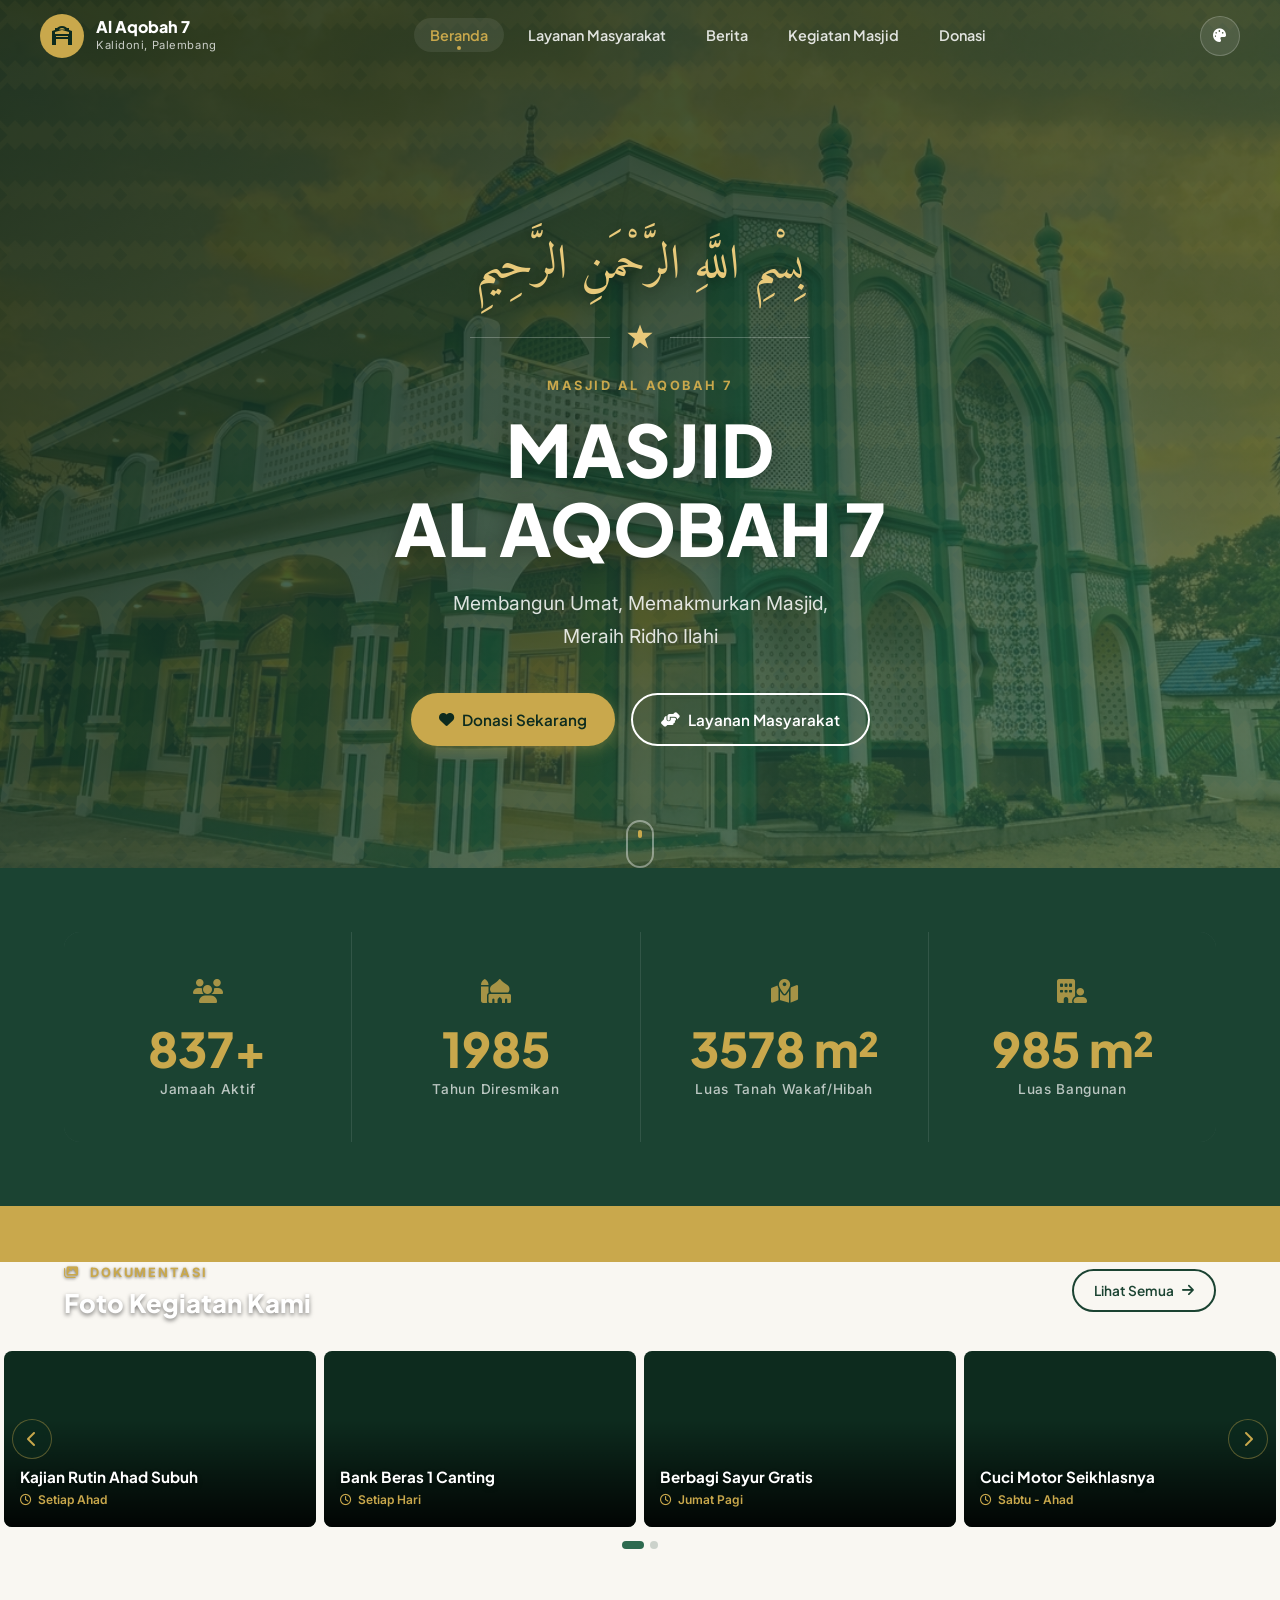
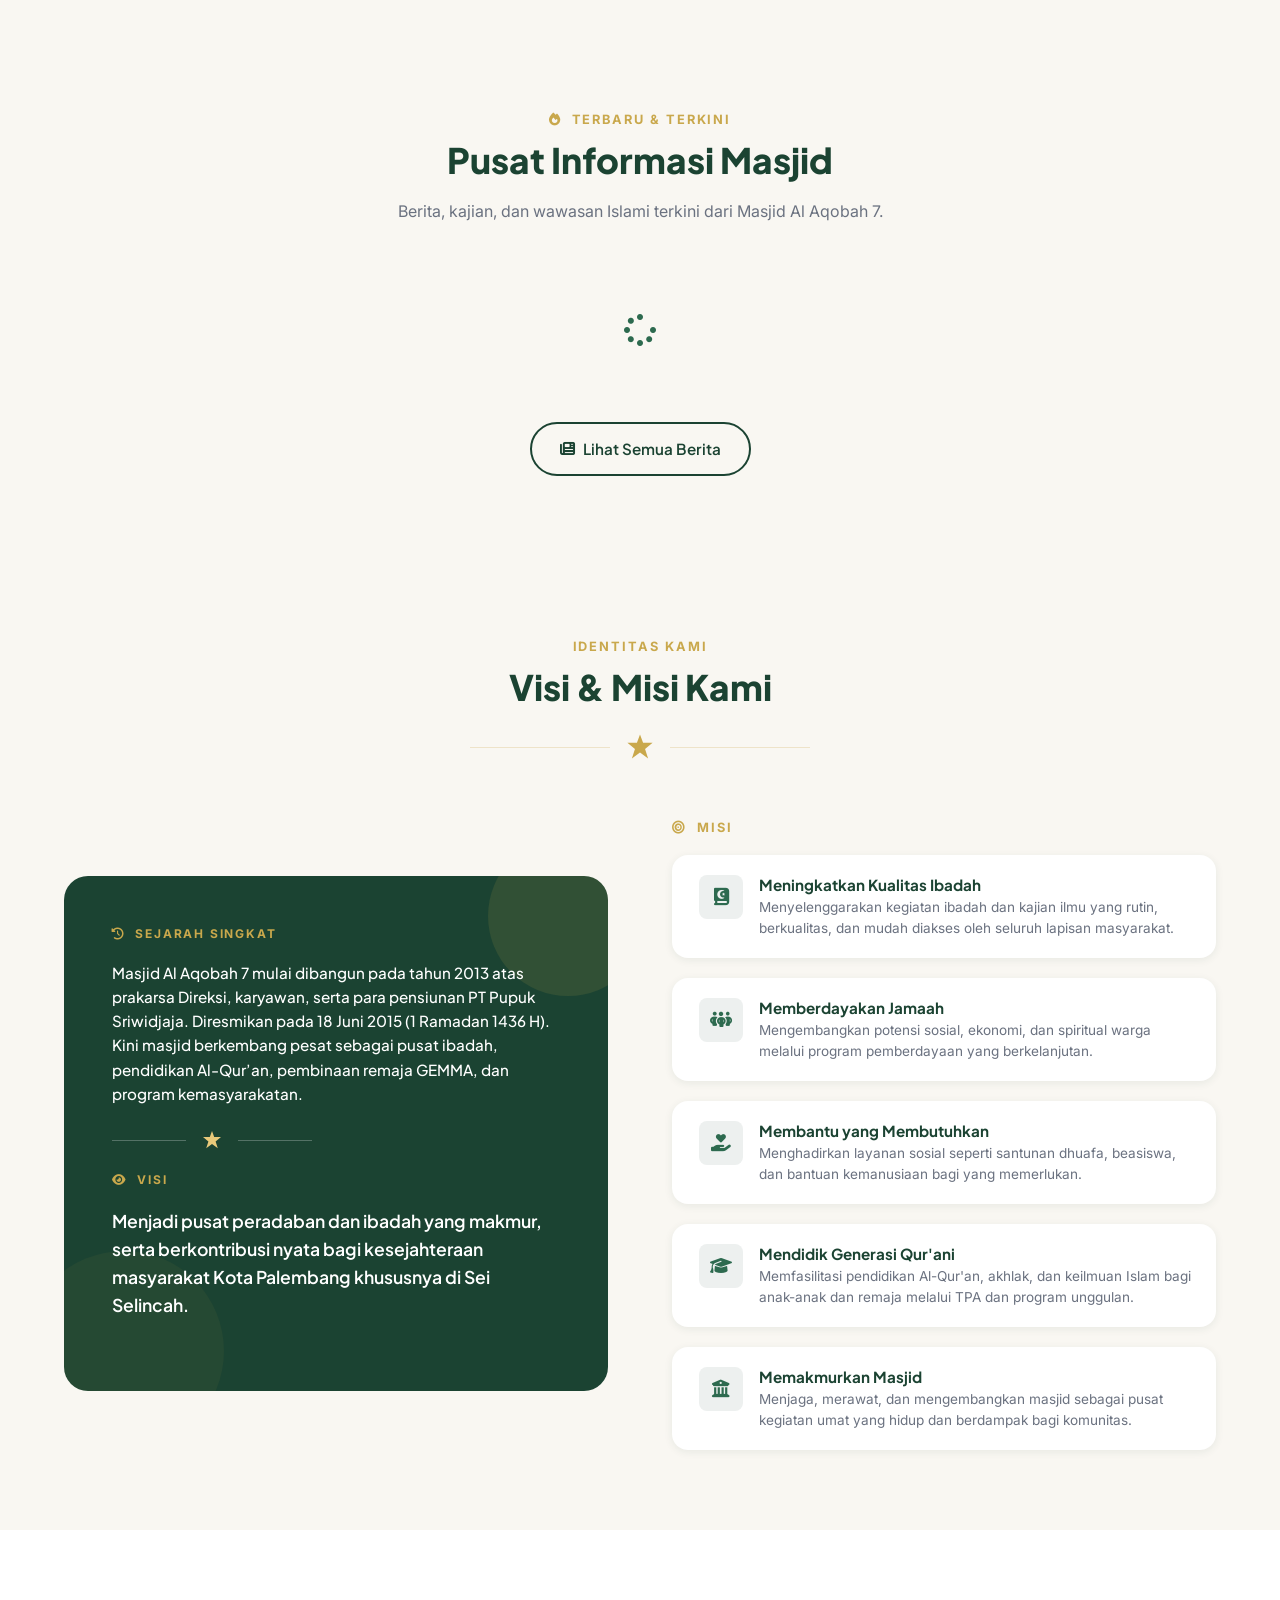
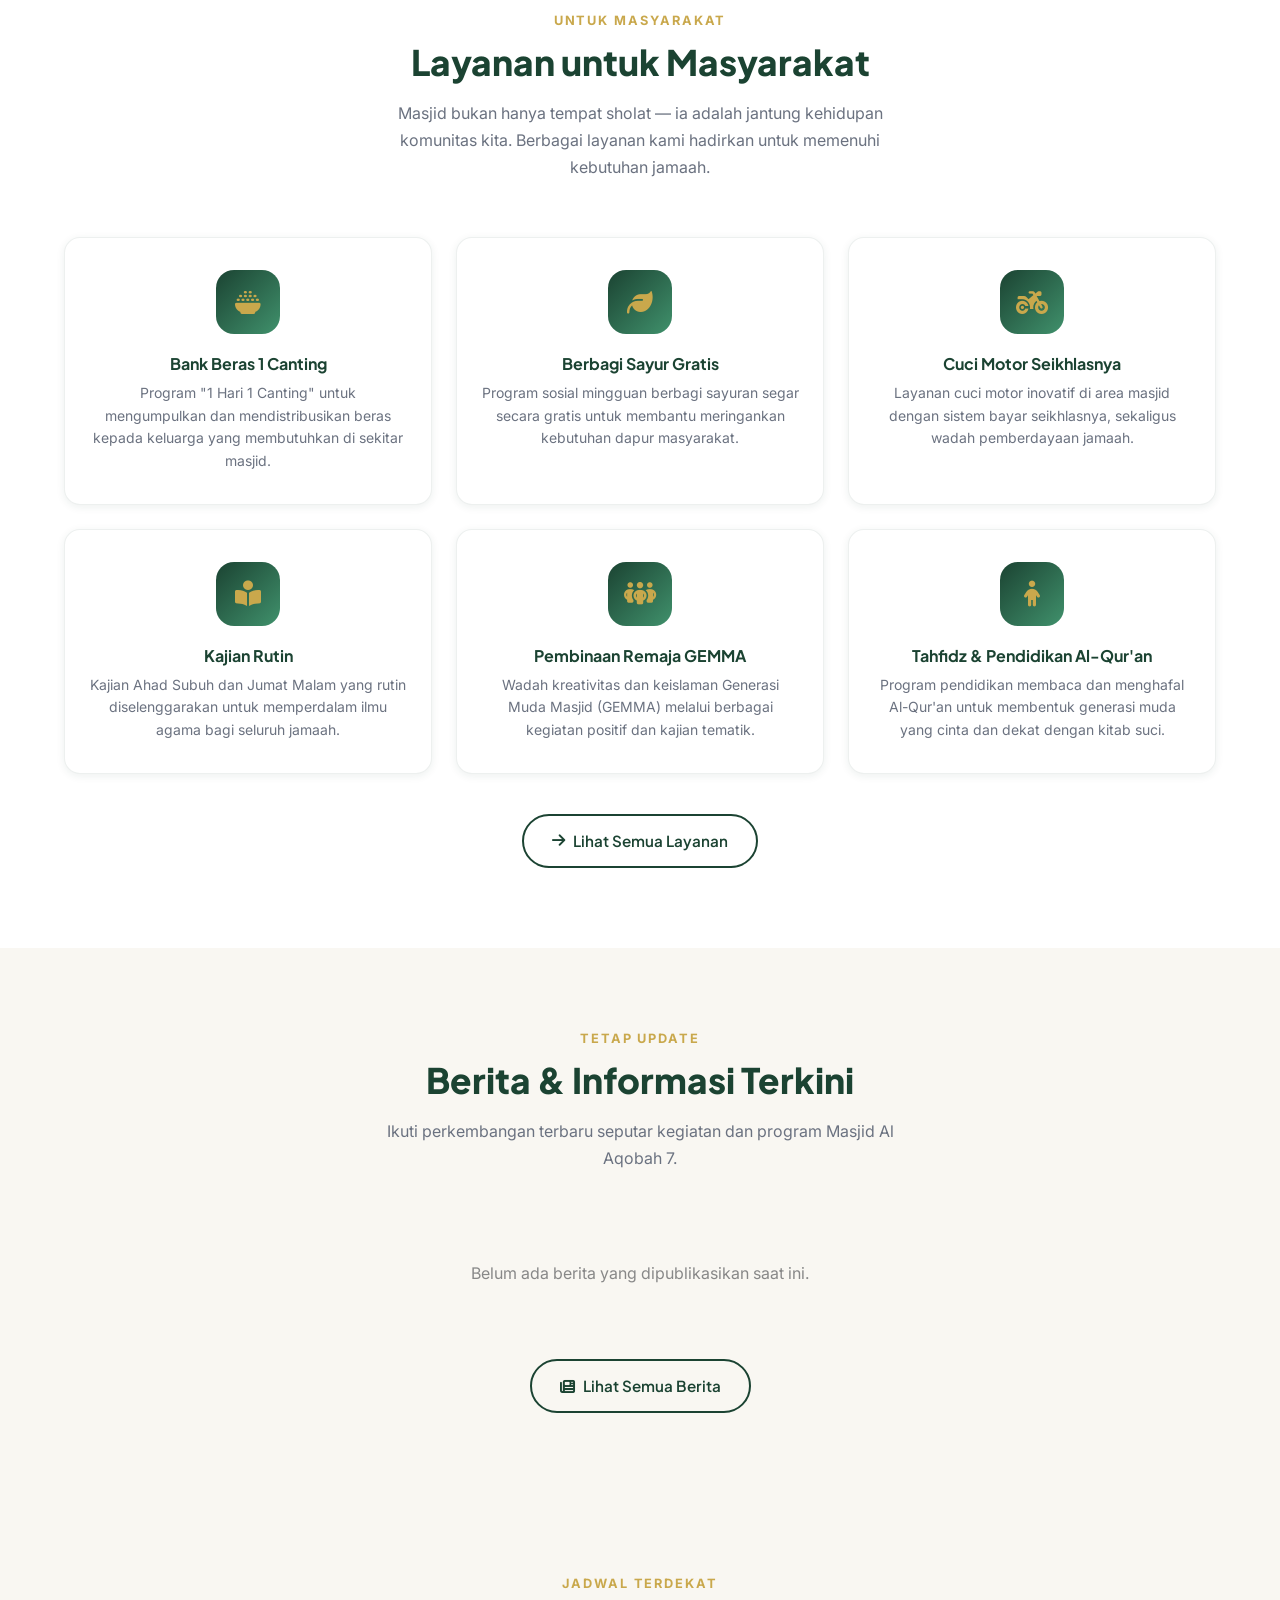
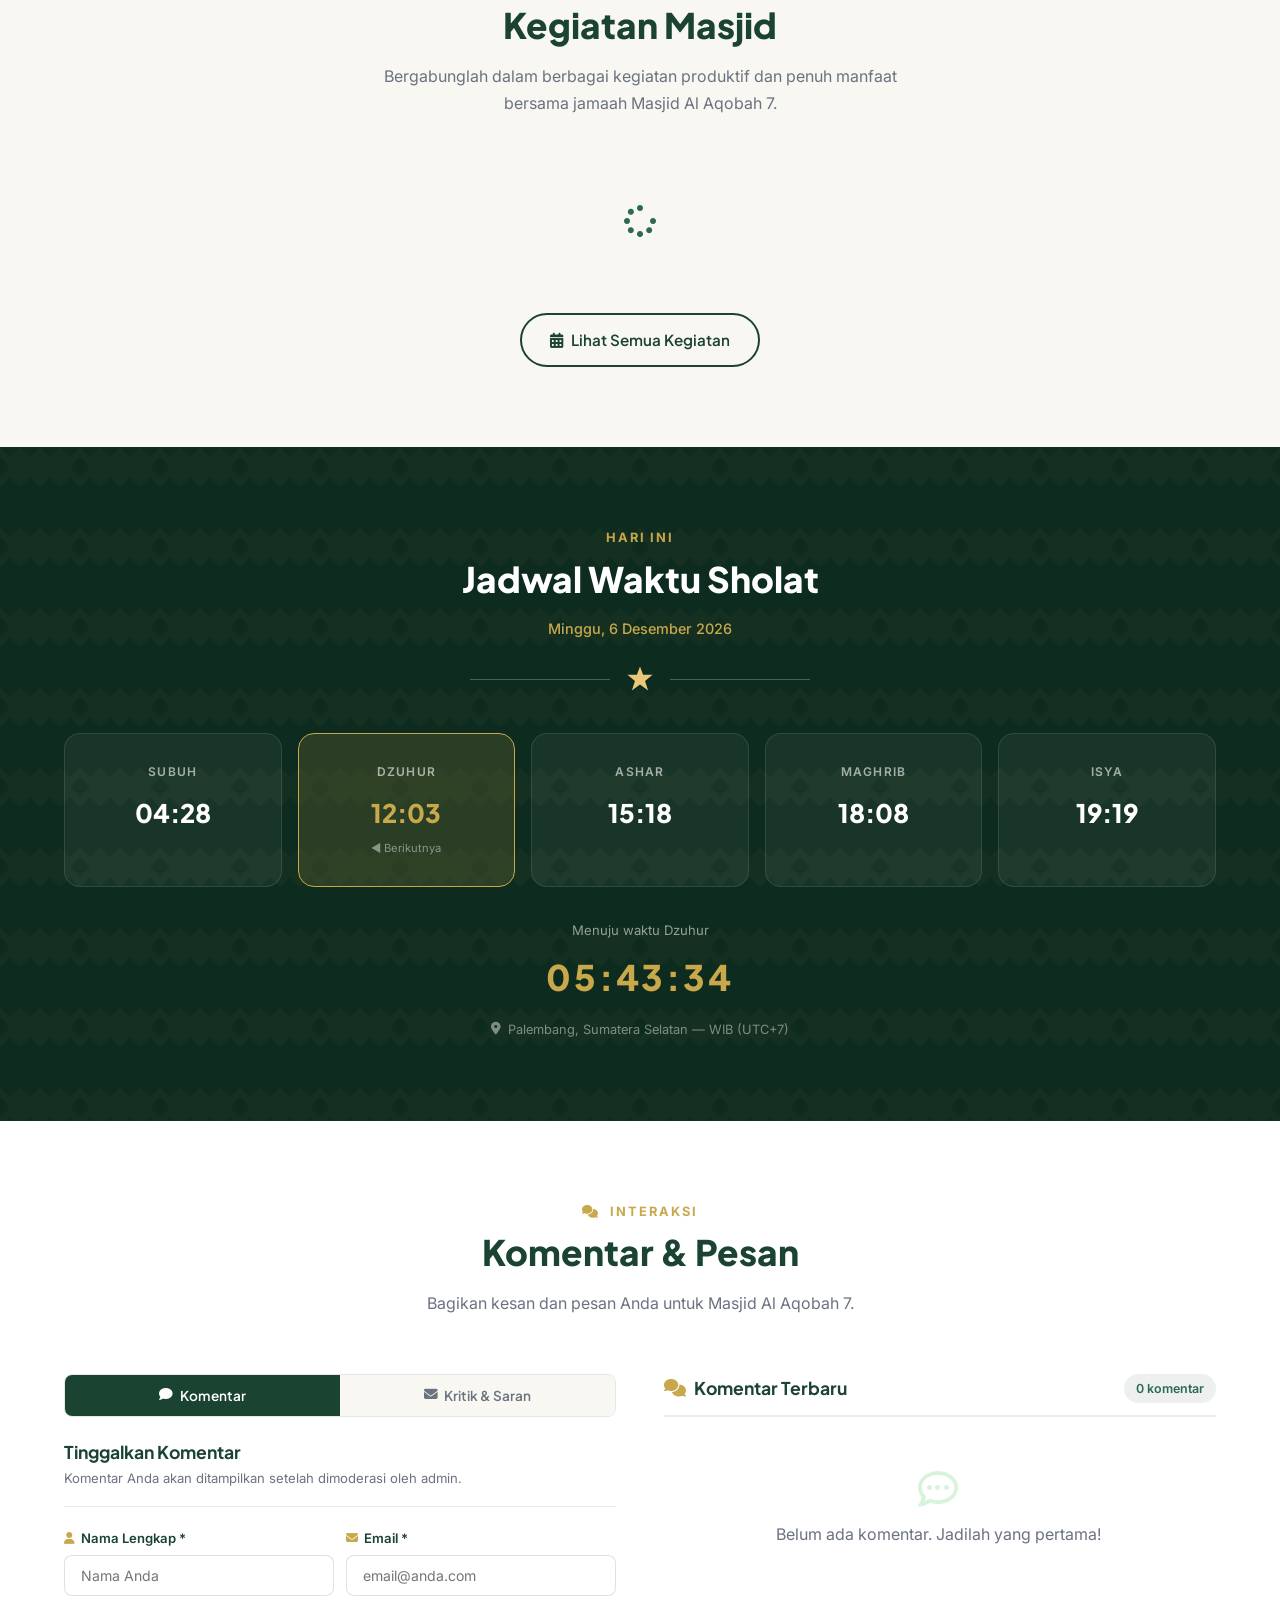
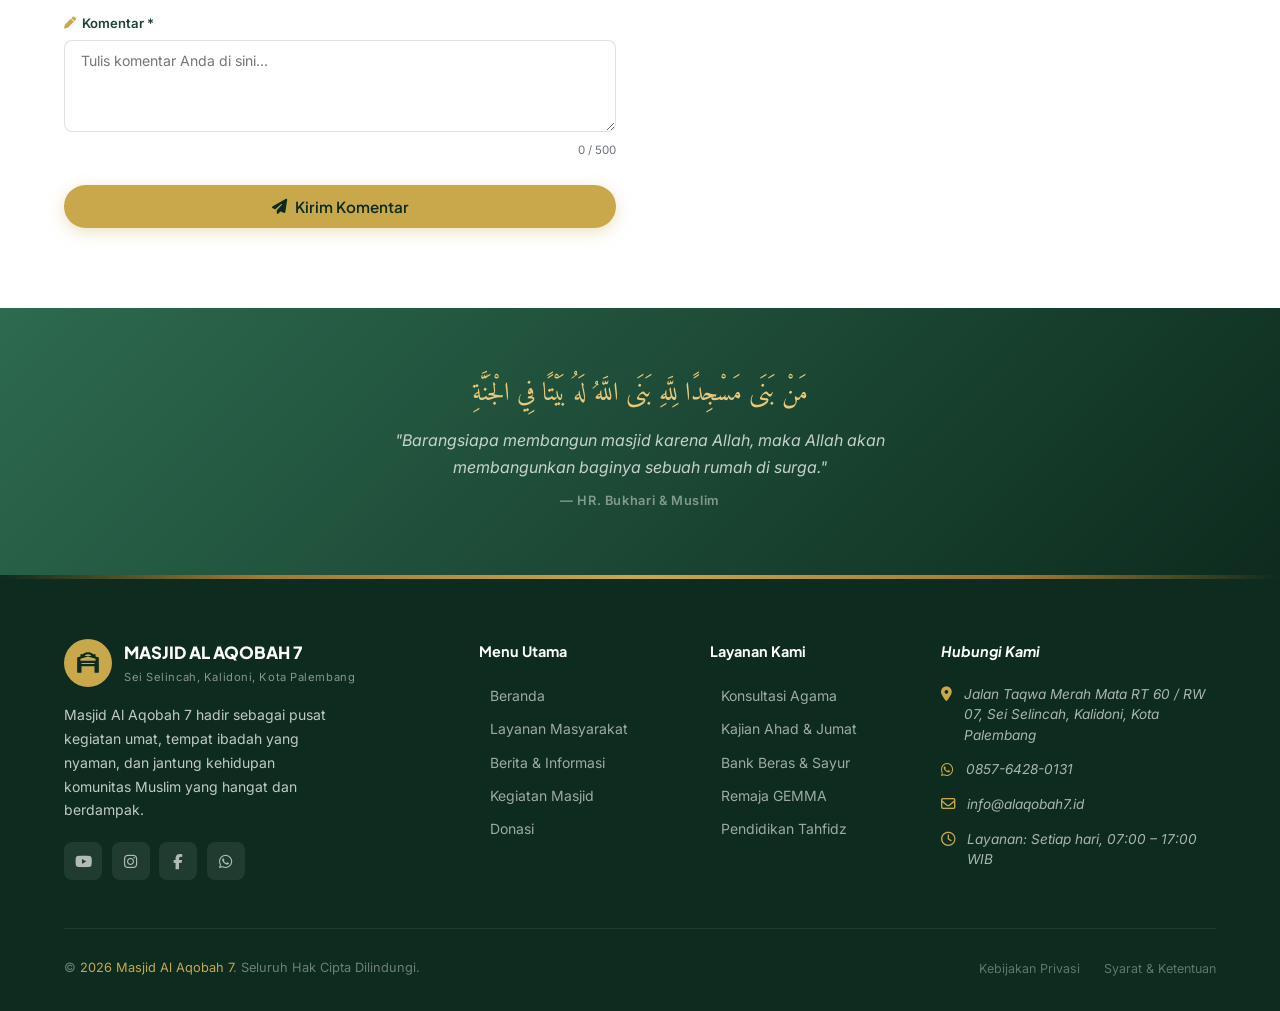
==== commit 9d391ded: "Revamp Beranda UI: 2-line hero title and new Konten Utama Istiqlal-style grid" ====
--- a/index.html
+++ b/index.html
@@ -194,17 +194,27 @@
     <!-- =============================================
        (BANNER INLINE DIHAPUS, DIGANTIKAN POP-UP)
        ============================================= -->    <!-- =============================================
-       SECTION — VIDEO TERKINI
-       ============================================= -->
-    <section class="section video-section" id="video-terkini" aria-labelledby="video-title" style="display:none">
+       SECTION — KONTEN UTAMA (FEATURED)
+       ============================================= -->
+    <section class="section konten-utama-section" id="konten-utama" aria-labelledby="konten-utama-title">
       <div class="container">
         <div class="section-header reveal">
-          <p class="section-label"><i class="fa-brands fa-instagram"></i> &nbsp;Media Sosial</p>
-          <h2 class="section-title" id="video-title">Video Terkini</h2>
-          <p class="section-subtitle">Ikuti konten video terbaru dari akun Instagram resmi Masjid Al Aqobah 7.</p>
-        </div>
-        <div class="video-grid" id="videoGrid">
-          <!-- Render from main.js -->
+          <p class="section-label"><i class="fa-solid fa-fire"></i> &nbsp;Terbaru & Terkini</p>
+          <h2 class="section-title" id="konten-utama-title">Pusat Informasi Masjid</h2>
+          <p class="section-subtitle">Berita, kajian, dan wawasan Islami terkini dari Masjid Al Aqobah 7.</p>
+        </div>
+        
+        <div class="konten-utama-grid" id="kontenUtamaGrid">
+            <!-- Disuntikkan via main.js -->
+            <div style="grid-column:1/-1; text-align:center; padding:2rem;">
+              <i class="fa-solid fa-spinner fa-spin fa-2x" style="color:var(--green-700)"></i>
+            </div>
+        </div>
+        
+        <div style="text-align:center;margin-top:2.5rem">
+          <a href="berita.html" class="btn btn-outline-green">
+            <i class="fa-solid fa-newspaper"></i> Lihat Semua Berita
+          </a>
         </div>
       </div>
     </section>
--- a/style.css
+++ b/style.css
@@ -736,72 +736,160 @@
 }
 
 
-/* =============================================
-   VIDEO TERKINI SECTION
-   ============================================= */
-.video-section { background: var(--off-white); }
-.video-grid {
+/* =========================================/* =============================================
+   KONTEN UTAMA SECTION (ISTIQLAL STYLE)
+   ============================================= */
+.konten-utama-section { background: var(--off-white); }
+.konten-utama-grid {
   display: grid;
-  grid-template-columns: repeat(auto-fill, minmax(260px, 1fr));
+  grid-template-columns: 1fr;
   gap: 1.5rem;
 }
-.video-card {
+@media (min-width: 992px) {
+  .konten-utama-grid {
+    grid-template-columns: 1.6fr 1fr; /* Featured gets ~60% width */
+    gap: 2rem;
+  }
+}
+
+/* Featured (Large) */
+.konten-featured {
+  position: relative;
+  border-radius: var(--radius-lg);
+  overflow: hidden;
+  height: 400px; /* Base height, responds to grid */
+  box-shadow: 0 10px 30px rgba(0,0,0,0.1);
+  display: block;
+  text-decoration: none;
+  transition: transform 0.3s ease, box-shadow 0.3s ease;
+  border: 1px solid rgba(27,67,50,0.08);
+}
+@media (max-width: 768px) {
+  .konten-featured { height: 320px; border-radius: var(--radius-md); }
+}
+.konten-featured:hover {
+  transform: translateY(-5px) scale(1.01);
+  box-shadow: 0 15px 40px rgba(0,0,0,0.15);
+}
+.konten-featured-img {
+  width: 100%;
+  height: 100%;
+  object-fit: cover;
+  transition: transform 0.5s ease;
+  background: var(--green-900);
+}
+.konten-featured:hover .konten-featured-img {
+  transform: scale(1.05);
+}
+.konten-overlay {
+  position: absolute;
+  bottom: 0; left: 0; right: 0;
+  background: linear-gradient(to top, rgba(0,0,0,0.9) 0%, rgba(0,0,0,0.5) 50%, transparent 100%);
+  padding: 2.5rem 2rem 1.5rem;
+  color: white;
+  display: flex;
+  flex-direction: column;
+  justify-content: flex-end;
+}
+.konten-featured .konten-label {
+  position: absolute;
+  top: 1.25rem; left: 1.25rem;
+  background: var(--gold);
+  color: var(--green-900);
+  padding: 4px 12px;
+  font-size: 0.75rem;
+  font-weight: 700;
+  border-radius: 5px;
+  z-index: 2;
+  text-transform: uppercase;
+  box-shadow: 0 2px 10px rgba(0,0,0,0.2);
+}
+.konten-title-large {
+  font-family: var(--font-heading);
+  font-size: clamp(1.2rem, 3vw, 1.8rem);
+  font-weight: 800;
+  line-height: 1.3;
+  margin-bottom: 0.5rem;
+  text-shadow: 0 2px 4px rgba(0,0,0,0.5);
+}
+.konten-meta {
+  font-size: 0.85rem;
+  color: rgba(255,255,255,0.8);
+  display: flex;
+  align-items: center;
+  gap: 0.5rem;
+}
+
+/* Side List (Small Items) */
+.konten-side-list {
+  display: flex;
+  flex-direction: column;
+  gap: 1.25rem;
+}
+.konten-side-item {
+  display: flex;
+  gap: 1.25rem;
   background: var(--white);
   border-radius: var(--radius-md);
+  padding: 1rem;
+  box-shadow: 0 4px 15px rgba(0,0,0,0.04);
+  text-decoration: none;
+  transition: transform 0.2s ease, box-shadow 0.2s ease;
+  align-items: center;
+  border: 1px solid rgba(27,67,50,0.06);
+}
+.konten-side-item:hover {
+  transform: translateY(-3px) scale(1.01);
+  box-shadow: 0 8px 25px rgba(0,0,0,0.08);
+}
+.konten-side-img-wrap {
+  flex-shrink: 0;
+  width: 120px;
+  height: 85px;
+  border-radius: var(--radius-sm);
   overflow: hidden;
-  box-shadow: var(--shadow-sm);
-  transition: var(--transition);
-  cursor: pointer;
   position: relative;
-  border: 1px solid rgba(27,67,50,0.08);
-}
-.video-card:hover { box-shadow: var(--shadow-lg); transform: translateY(-5px); }
-.video-thumb {
-  position: relative;
-  aspect-ratio: 4/3;
-  background: var(--green-900);
-  overflow: hidden;
-}
-.video-thumb img {
-  width: 100%; height: 100%;
-  object-fit: cover;
-  transition: transform 0.5s ease;
-}
-.video-card:hover .video-thumb img { transform: scale(1.06); }
-.video-play-overlay {
+  background: var(--green-800);
+}
+@media (max-width: 480px) {
+  .konten-side-img-wrap { width: 90px; height: 75px; }
+}
+.konten-side-img-wrap img {
+  width: 100%; height: 100%; object-fit: cover;
+  transition: transform 0.3s ease;
+}
+.konten-side-item:hover .konten-side-img-wrap img {
+  transform: scale(1.08);
+}
+.konten-side-label {
   position: absolute;
-  inset: 0;
-  display: flex;
-  align-items: center;
-  justify-content: center;
-  background: rgba(13,43,30,0.35);
-  transition: var(--transition);
-}
-.video-card:hover .video-play-overlay { background: rgba(13,43,30,0.55); }
-.video-play-btn {
-  width: 52px; height: 52px;
-  background: var(--gold);
-  border-radius: 50%;
-  display: flex; align-items: center; justify-content: center;
+  top: 4px; left: 4px;
+  background: var(--green-700);
+  color: white;
+  font-size: 0.6rem;
+  padding: 3px 6px;
+  border-radius: 4px;
+  font-weight: 700;
+  text-transform: uppercase;
+}
+.konten-side-title {
+  font-family: var(--font-heading);
+  font-size: 0.95rem;
+  font-weight: 700;
   color: var(--green-900);
-  font-size: 1.2rem;
-  transition: var(--transition);
-  padding-left: 4px;
-}
-.video-card:hover .video-play-btn { transform: scale(1.1); }
-.video-info {
-  padding: 1rem 1.25rem;
-}
-.video-info p {
-  font-size: 0.85rem;
-  color: var(--text-muted);
-  line-height: 1.5;
-  margin: 0;
+  margin-bottom: 0.3rem;
+  line-height: 1.4;
   display: -webkit-box;
   -webkit-line-clamp: 2;
   line-clamp: 2;
   -webkit-box-orient: vertical;
   overflow: hidden;
+  transition: color 0.2s ease;
+}
+.konten-side-item:hover .konten-side-title { color: var(--green-600); }
+.konten-side-date {
+  font-size: 0.75rem;
+  color: var(--text-muted);
 }
 .video-ig-tag {
   display: inline-flex;
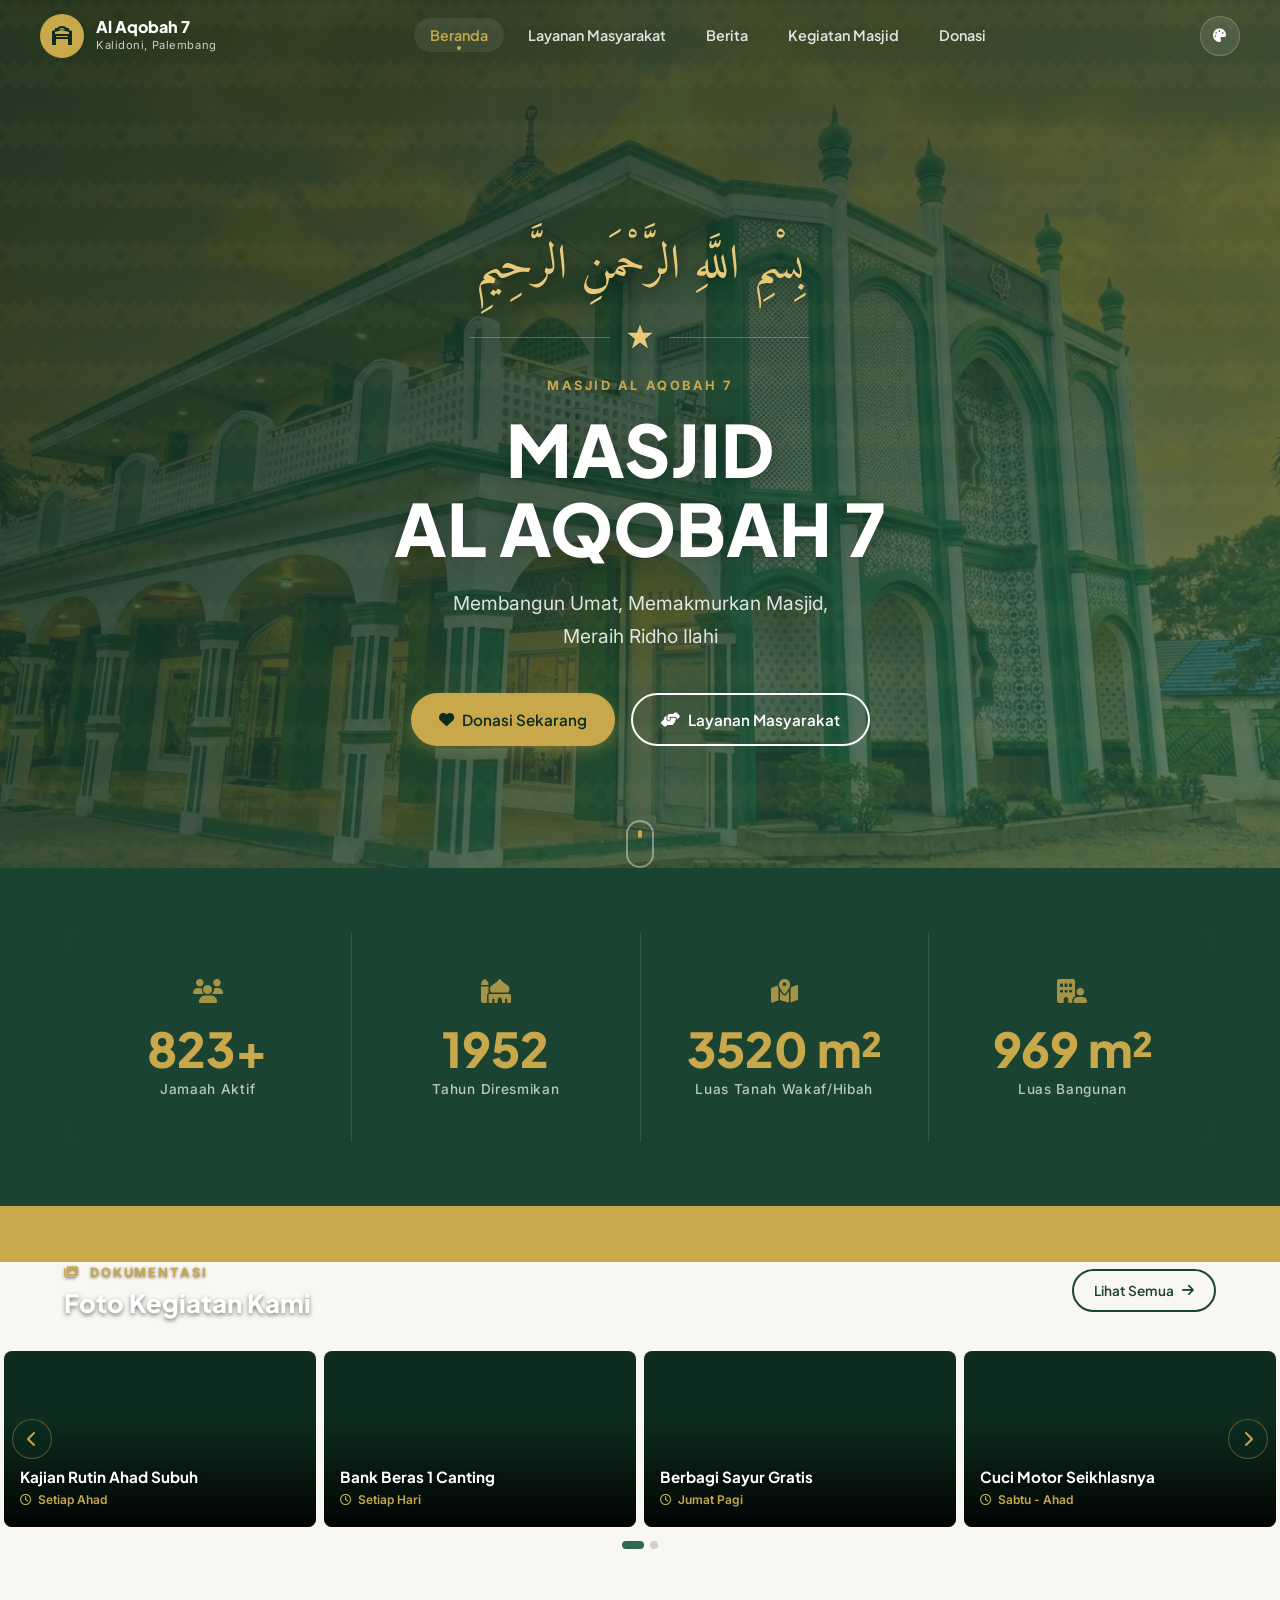
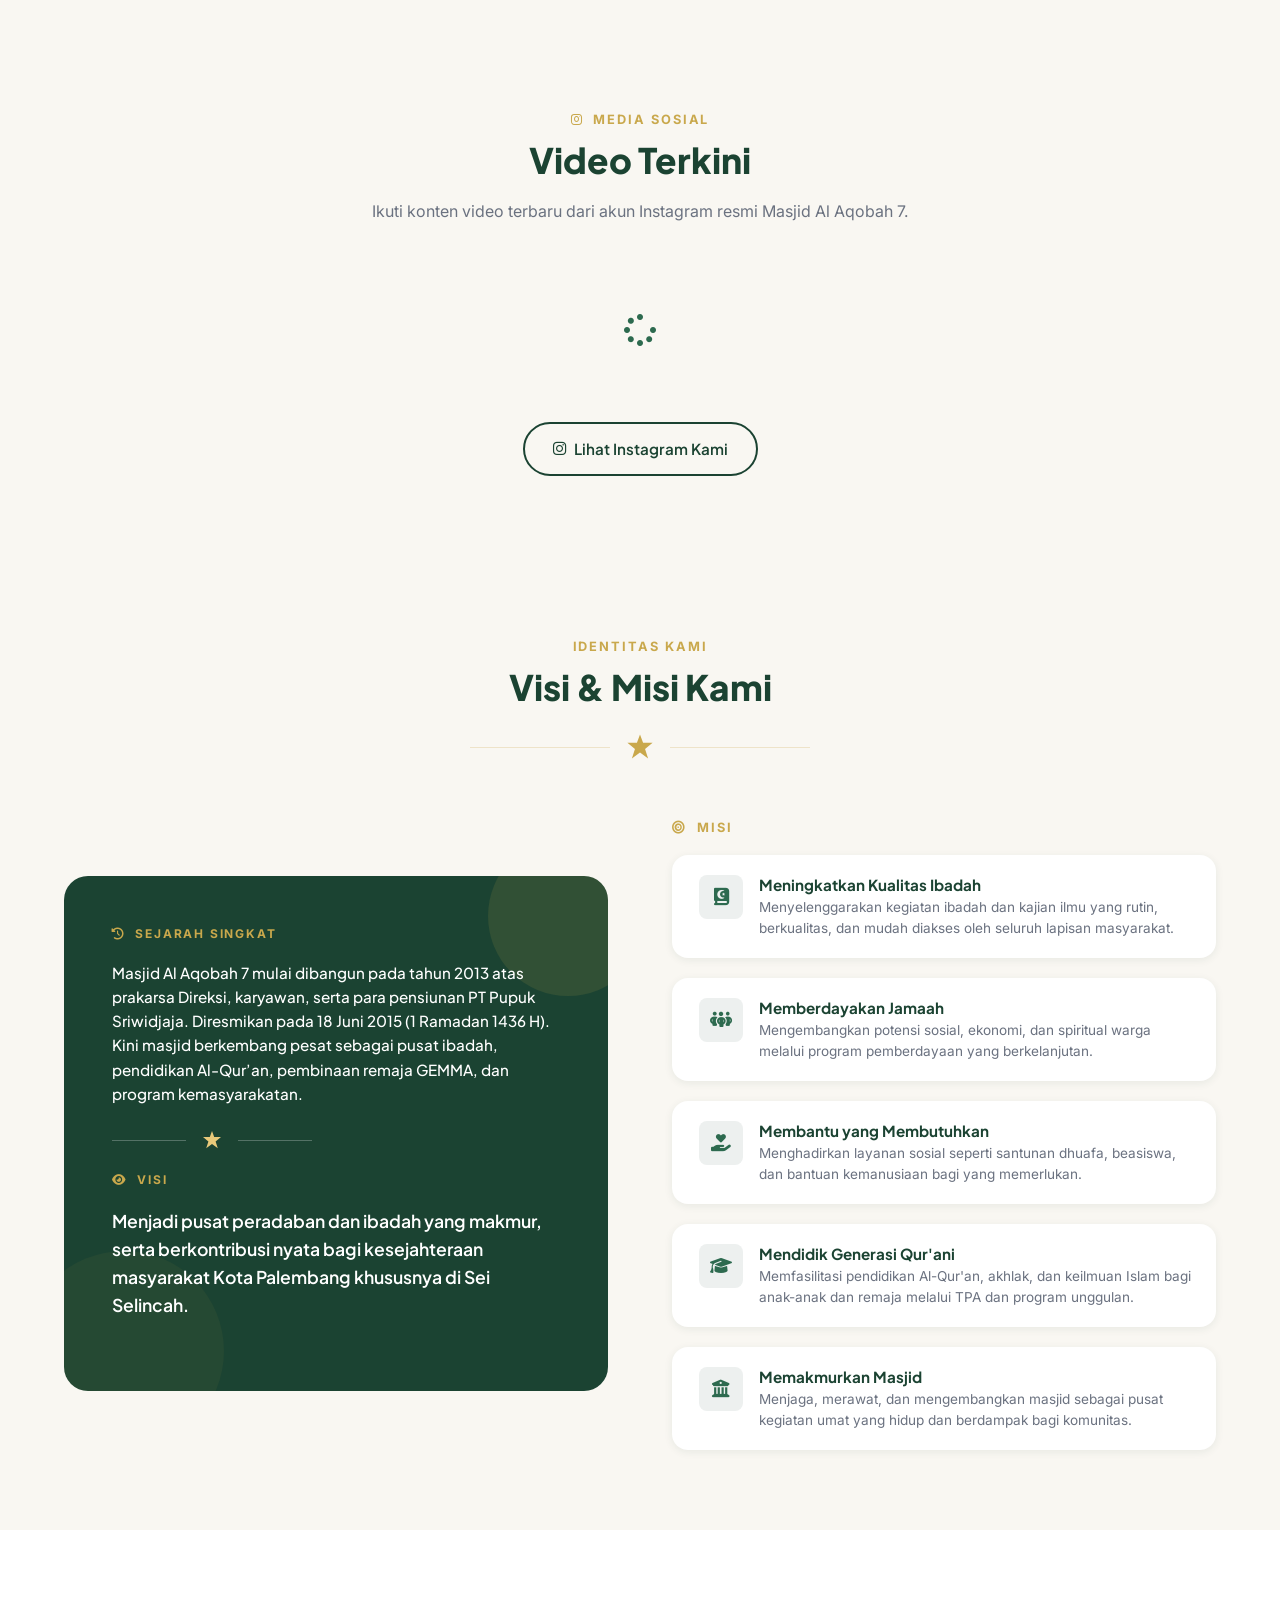
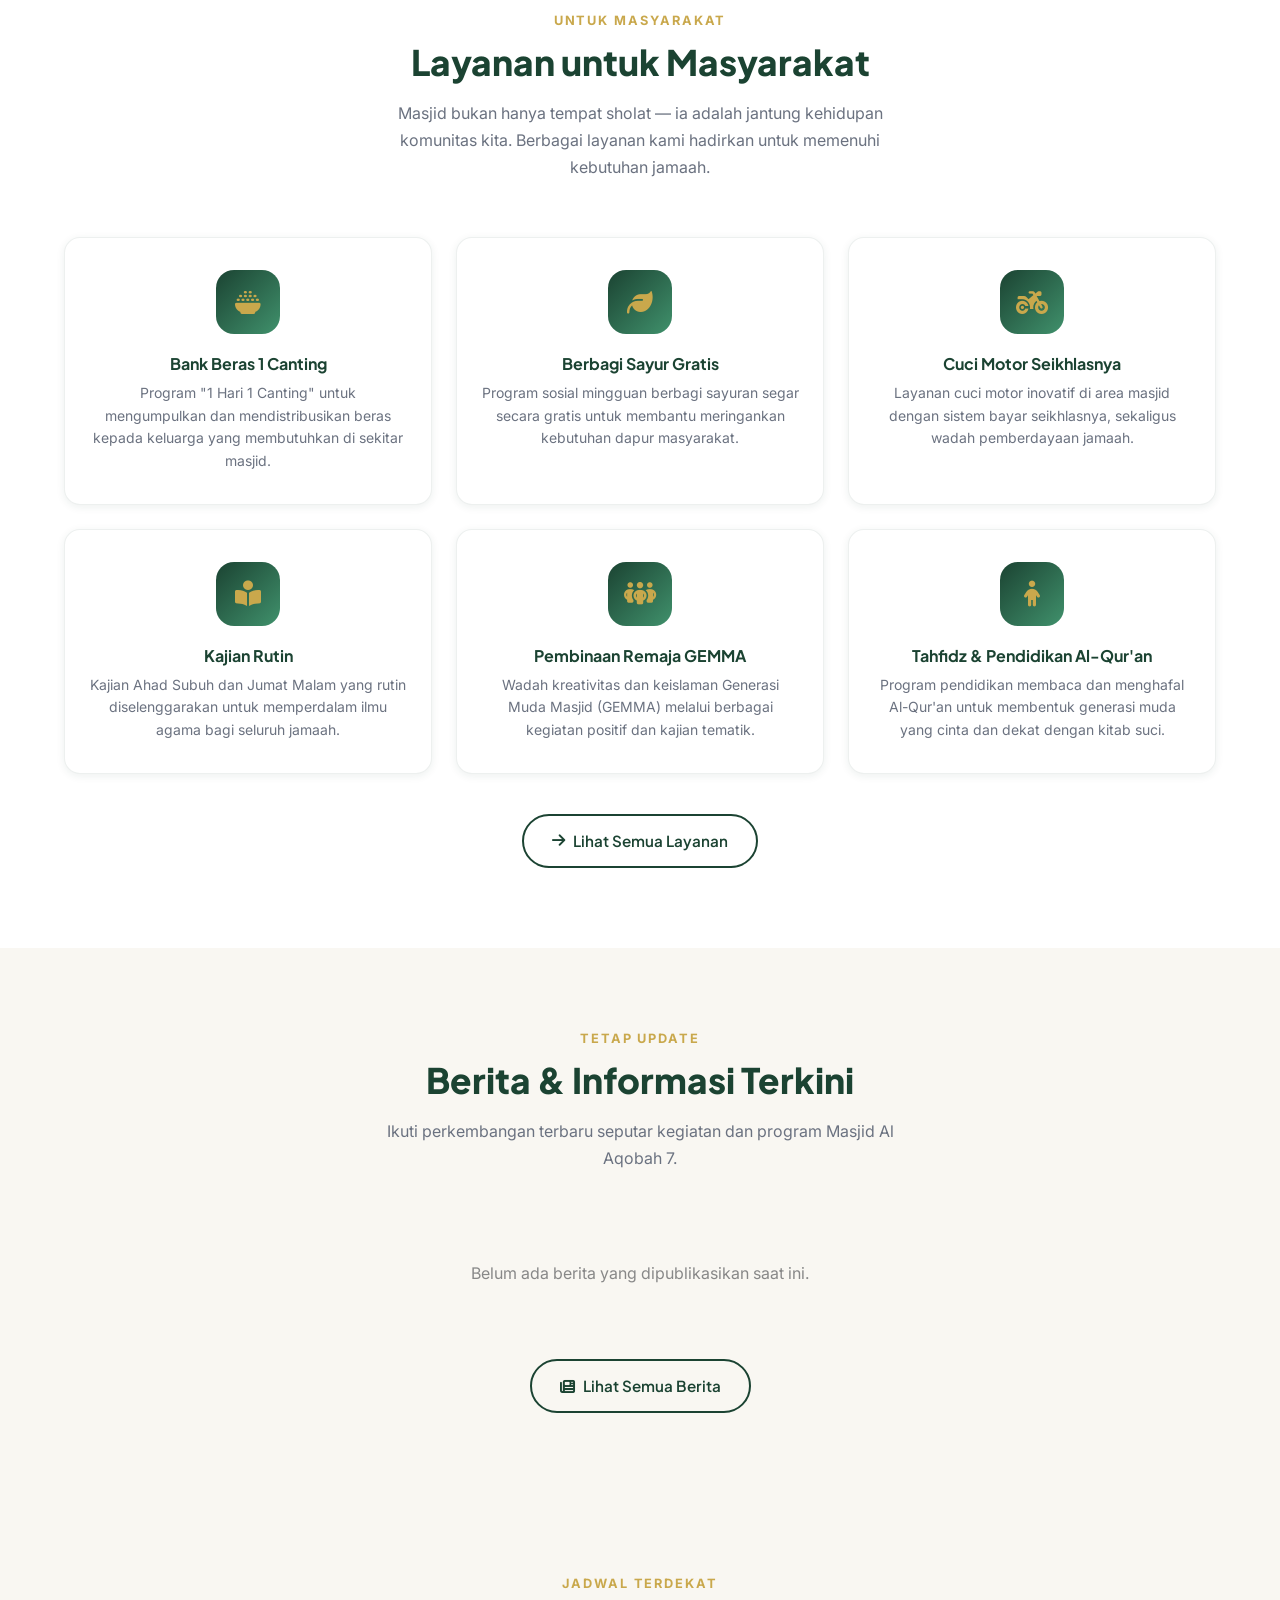
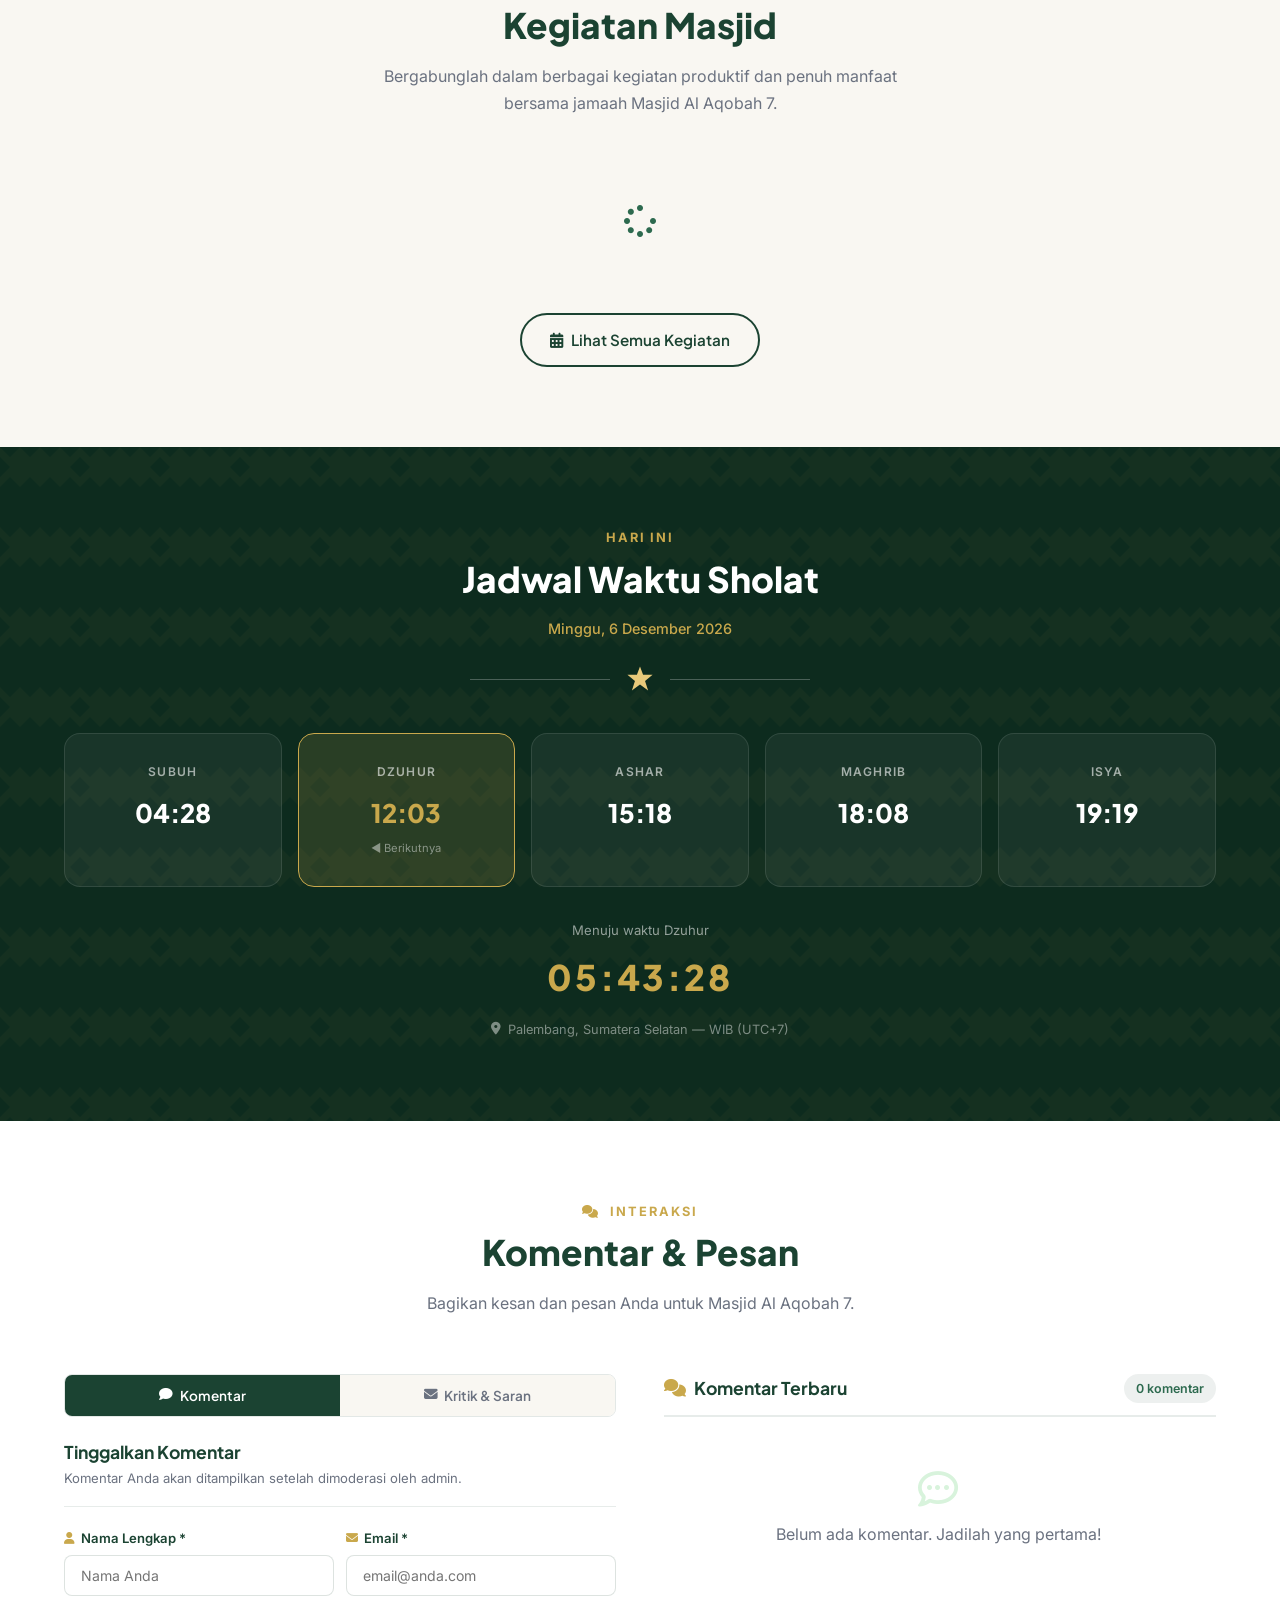
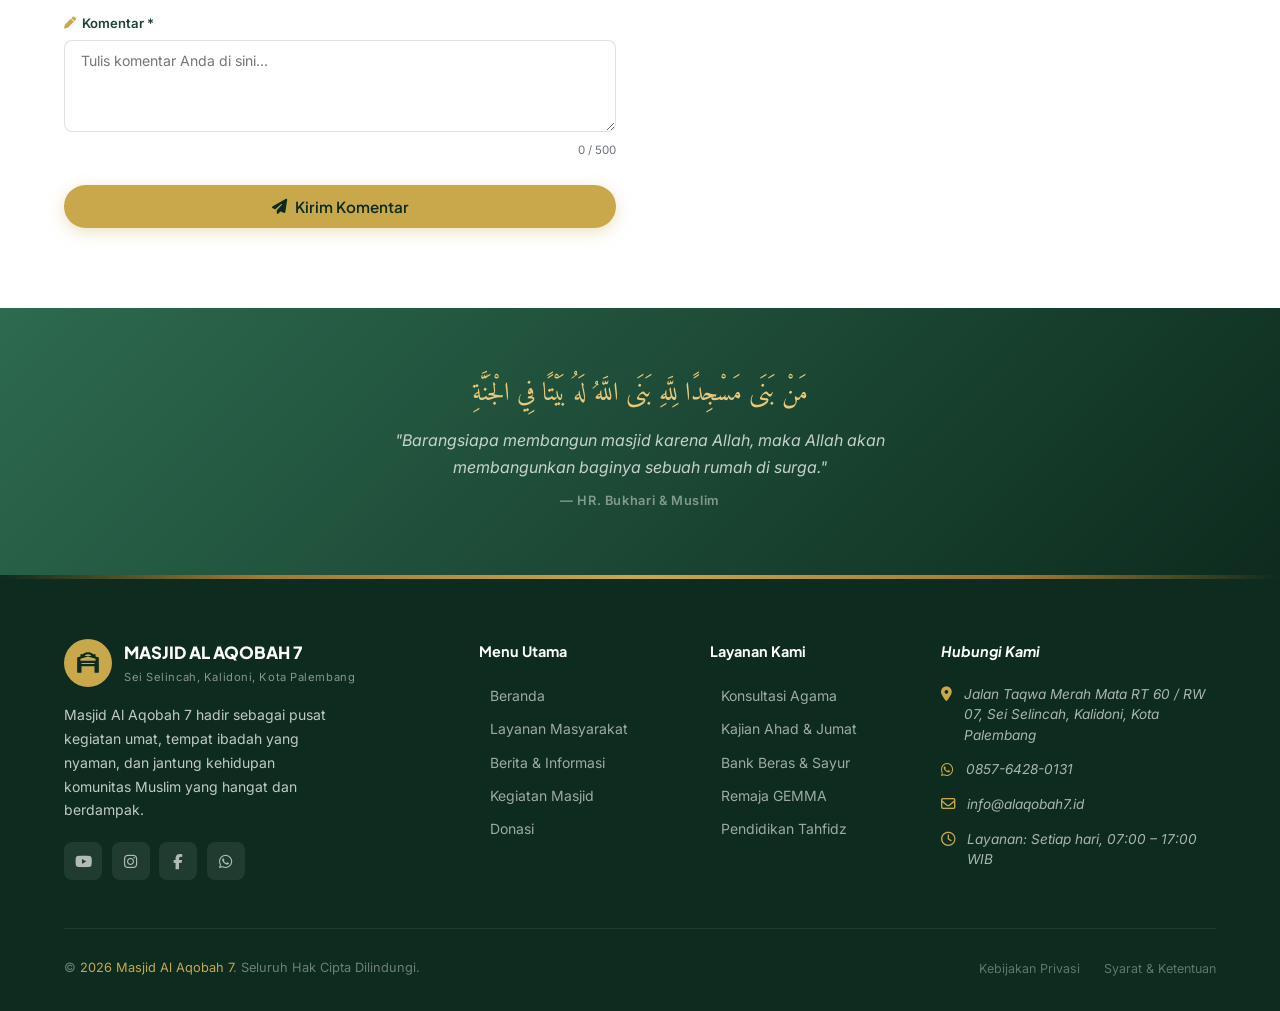
==== commit 3e85303b: "Update Konten Utama to consume Video Instagram data instead of Berita" ====
--- a/index.html
+++ b/index.html
@@ -199,9 +199,9 @@
     <section class="section konten-utama-section" id="konten-utama" aria-labelledby="konten-utama-title">
       <div class="container">
         <div class="section-header reveal">
-          <p class="section-label"><i class="fa-solid fa-fire"></i> &nbsp;Terbaru & Terkini</p>
-          <h2 class="section-title" id="konten-utama-title">Pusat Informasi Masjid</h2>
-          <p class="section-subtitle">Berita, kajian, dan wawasan Islami terkini dari Masjid Al Aqobah 7.</p>
+          <p class="section-label"><i class="fa-brands fa-instagram"></i> &nbsp;Media Sosial</p>
+          <h2 class="section-title" id="konten-utama-title">Video Terkini</h2>
+          <p class="section-subtitle">Ikuti konten video terbaru dari akun Instagram resmi Masjid Al Aqobah 7.</p>
         </div>
         
         <div class="konten-utama-grid" id="kontenUtamaGrid">
@@ -212,8 +212,8 @@
         </div>
         
         <div style="text-align:center;margin-top:2.5rem">
-          <a href="berita.html" class="btn btn-outline-green">
-            <i class="fa-solid fa-newspaper"></i> Lihat Semua Berita
+          <a href="https://www.instagram.com/masjidal_aqobah7/?hl=en" target="_blank" class="btn btn-outline-green">
+            <i class="fa-brands fa-instagram"></i> Lihat Instagram Kami
           </a>
         </div>
       </div>
